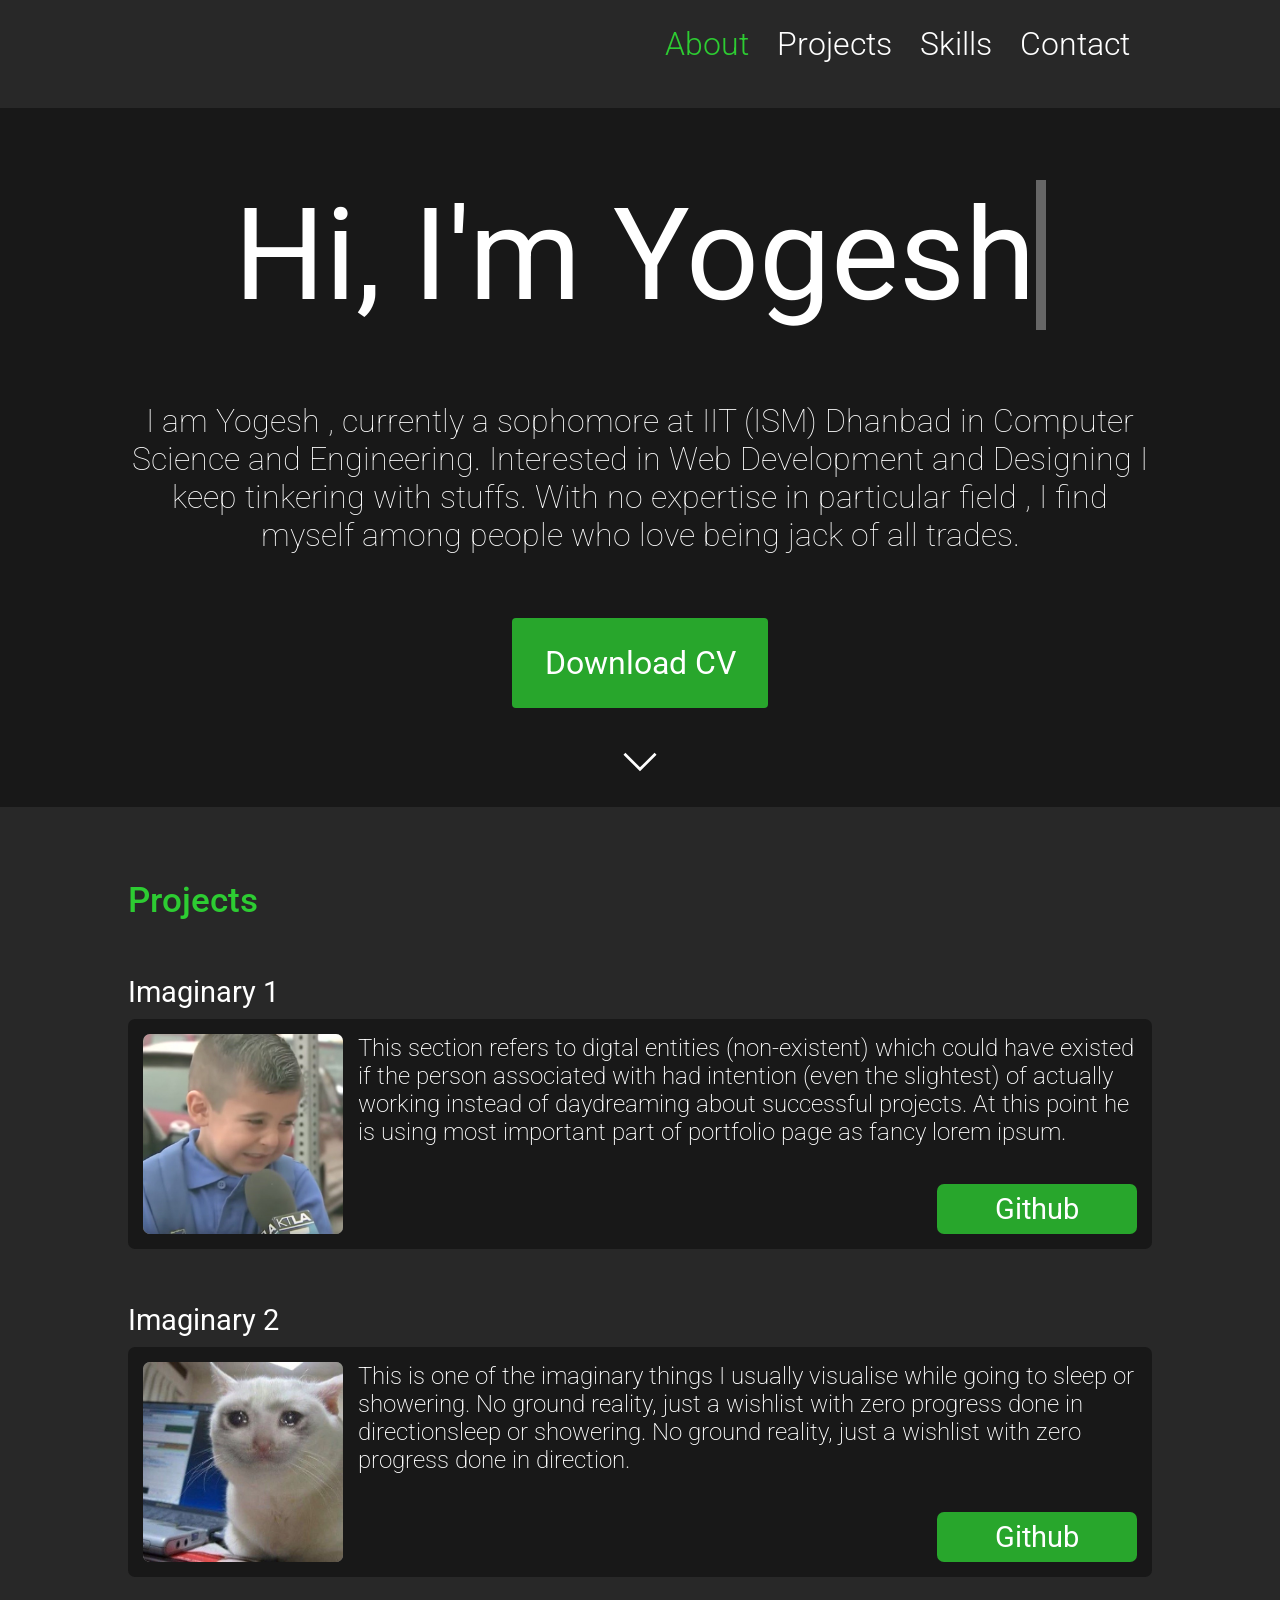
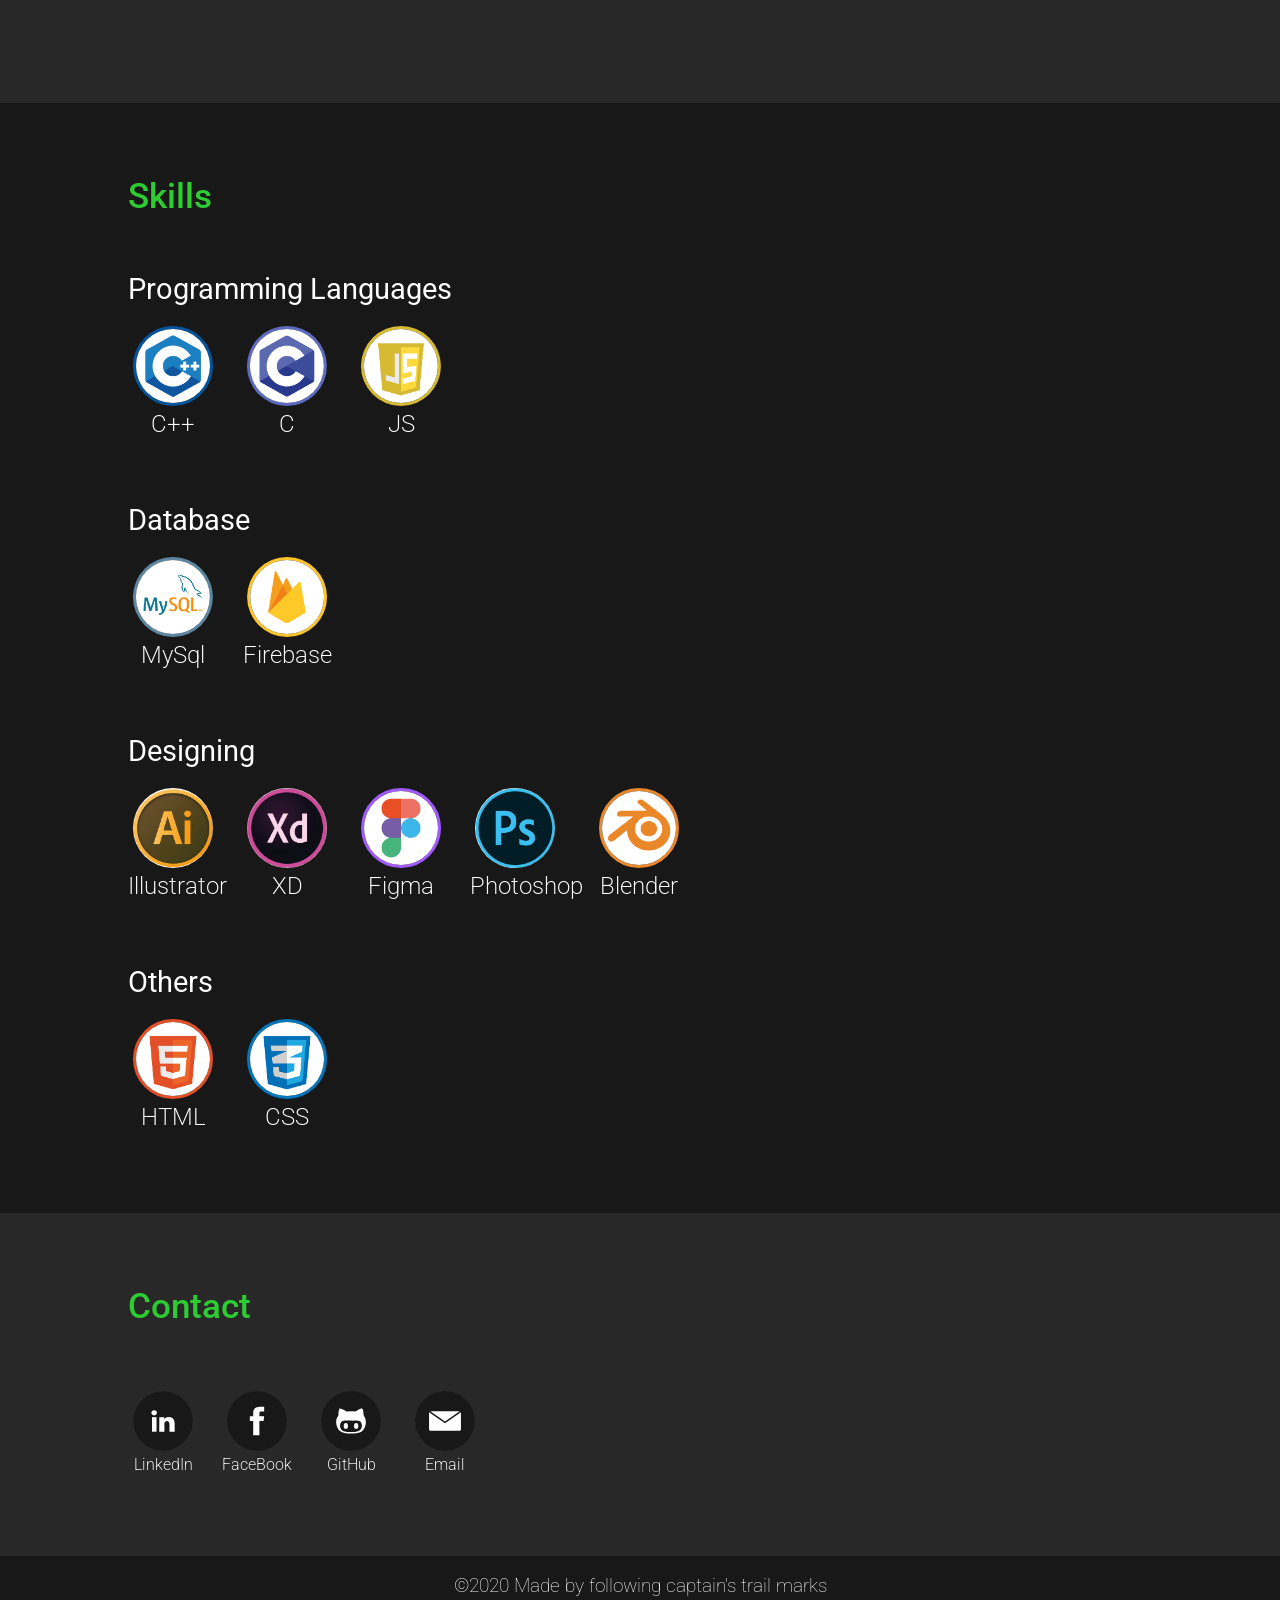
==== index.html @ 7cefec6f "initialise desktop view" ====
<!DOCTYPE html>
<html lang="en">
<head>
	<meta charset="UTF-8">
	<meta name="viewport" content="width=device-width, initial-scale=1">
	<meta http-equiv="X-UA-Compatible" content="IE=edge">
	<title>Document</title>
	<link rel="stylesheet" type="text/css" href="styles.css">

	<link rel="preconnect" href="https://fonts.gstatic.com">  <!-- importing google fonts -->
    <link href="https://fonts.googleapis.com/css2?family=Roboto:ital,wght@0,100;0,300;0,400;0,500;0,700;0,900;1,100;1,300;1,400;1,500;1,700;1,900&display=swap" rel="stylesheet"> 
	<script src="script.js"></script> 
</head>


<body>
	<div class="test">

	</div>


                      <!----- Top Navbar section ----->
<header>        
	<nav id="nav-bar">
		<div id="nav-bar-content">
			<a id="About"href="#about_section">About</a>
			<a id="Projects" href="#project_section">Projects</a>
			<a id="Skills" href="#skill_section">Skills</a>
			<a id="Contact" href="#contact_section">Contact</a>
		</div>
	</nav>
</header>
                 <!------ About Section ------->

	<section class="sec1" id="about_section">
		<div id="greet">
			Hi, I'm 
			<span class="txt-rotate" data-period="2000" data-rotate='[ "Yogesh", "a Designer.", "a Coder.", "a Learner." ]'></span>
		</div>
		<div id="intro">
			I am Yogesh , currently a sophomore at IIT (ISM) Dhanbad in Computer Science and Engineering. Interested in Web Development and Designing I keep tinkering with stuffs. With no expertise in particular field ,  I find myself among people who love being jack of all trades.
		</div>
		<div class="btn_box">
		  <a href="files/Yogesh_Resume.pdf" download="Yogesh_Resume" target="_blank"> <div class="button" id="cv_btn">
			  Download CV
		     </div>
		   </a>
		   <a href="#project_section">
		     <div class="arrow_box">
			 <img id="arrow_img" src="icons/arrow.svg" height="60px">
		   </a>
		   </div>
		</div>
        
	</section>

                 <!------ Projects Section ------->

	<section id="project_section" class="sec2">
		<div class="sub_heading">Projects</div>

		<div class="project_title">Imaginary 1</div>
		<div class="project_box">
			<div class="image_box"> 
				<img class="image"src="images/project1image.jpg" alt="proj1 image" height="200px">
				
			</div>
			<p class="project_text">This section refers to digtal entities (non-existent) which could have existed if the person associated with 
				had intention (even the slightest) of actually working instead of daydreaming about successful projects. At this point he is using 
			most important part of portfolio page as fancy lorem ipsum.</p>
			<div class="project_git_btn button">Github</div>
		</div>

		<div class="project_title">Imaginary 2</div>
		<div class="project_box">
			<div class="image_box"> 
				<img class="image"src="images/project2image.jpg" alt="proj2 image" height="200px">
			</div>
			<p class="project_text">This is one of the imaginary things I usually visualise while going to sleep or showering. No ground reality, just a wishlist with zero progress done in directionsleep or showering. No ground reality, just a wishlist with zero progress done in direction.</p>
			<div class="project_git_btn button">Github</div>
		</div>
	</section>

                   <!------ Skills Section ------->
	<section class="sec3" id="skill_section">
		<div class="sub_heading">Skills</div>
		<div class="skill_type">Programming Languages</div>
		<div class="skill_box">
			<img class="skill_image" id="cpp" src="icons/cpp.png" alt="cpp icon" height="124px">
			<div class="skill_name">
				C++
			</div>
		</div>
		<div class="skill_box">
			<img class="skill_image" id="c" src="icons/c.png" alt="C icon" height="124px">
			<div class="skill_name">
				C
			</div>
		</div>
		<div class="skill_box">
			<img class="skill_image" id="js" src="icons/js.png" alt="JS icon" height="124px">
			<div class="skill_name">
				JS
			</div>
		</div>


		<div class="skill_type">Database</div>
		<div class="skill_box">
			<img class="skill_image" id="mysql" src="icons/mysql.png" alt="MySql icon" height="124px">
			<div class="skill_name">
				MySql
			</div>
		</div>
		<div class="skill_box">
			<img class="skill_image" id="firebase" src="icons/firebase.png" alt="Firebase icon" height="124px">
			<div class="skill_name">
				Firebase
			</div>
		</div>


		<div class="skill_type">Designing</div>
		<div class="skill_box">
			<img class="skill_image" id="illustrator" src="icons/ai.png" alt="Illustrator icon" height="124px">
			<div class="skill_name">
				Illustrator
			</div>
		</div>
		<div class="skill_box">
			<img class="skill_image" id="xd" src="icons/xd.png" alt="XD icon" height="124px">
			<div class="skill_name">
				XD
			</div>
		</div>
		<div class="skill_box">
			<img class="skill_image" id="figma" src="icons/figma.png" alt="Figma icon" height="124px">
			<div class="skill_name">
				Figma
			</div>
		</div>
		<div class="skill_box">
			<img class="skill_image" id="photoshop" src="icons/ps.png" alt="Photoshop icon" height="124px">
			<div class="skill_name">
				Photoshop
			</div>
		</div>
		<div class="skill_box" id="blndr">
			<img class="skill_image" id="blender" src="icons/blender.png" alt="blender icon" height="124px">
			<div class="skill_name">
				Blender
			</div>
		</div>


		<div class="skill_type">Others</div>
		<div class="skill_box">
			<img class="skill_image" id="html" src="icons/html.png" alt="html icon" height="124px">
			<div class="skill_name">
				HTML
			</div>
		</div>
		<div class="skill_box">
			<img class="skill_image" id="css" src="icons/css.png" alt="css icon" height="124px">
			<div class="skill_name">
				CSS
			</div>
		</div>
    
	</section>

	            <!--*******    CONTACT   SECTION  *********-->
	<section class="sec4" id="contact_section">
		<div class="sub_heading">Contact</div>
		<a id="linkedin" href="https://www.linkedin.com/in/yogesh-kumar001" target="_blank">
			<div class="contact_box">
				<img class="contact_image" id="cont_in" src="icons/linkedin_black.svg" alt="LinkedIn" height="124px">
				<div class="contact_name">  <!-- made it take skill class due to laziness -->
					LinkedIn
				</div>
			</div>
		</a>

		<a id="facebook" href="https://www.facebook.com/profile.php?id=100041963386167" target="_blank">
			<div class="contact_box">
				<img class="contact_image" id="cont_fb" src="icons/fb_black.svg" alt="facebook" height="124px">
				<div class="contact_name">  <!-- made it take skill class due to laziness -->
					FaceBook
				</div>
			</div>
		</a>

		<a id="github" href="https://github.com/Yogesh-01" target="_blank">
			<div class="contact_box">
				<img class="contact_image" id="cont_git" src="icons/github_black.svg" alt="Github" height="124px">
				<div class="contact_name">  <!-- made it take skill class due to laziness -->
					GitHub
				</div>
			</div>
		</a>

		<a id="Gmail" href="mailto: yogeshkumar7689@gmail.com" target="_blank">
			<div class="contact_box">
				<img class="contact_image" id="cont_mail" src="icons/email_black.svg" alt="Gmail" height="124px">
				<div class="contact_name">  <!-- made it take skill class due to laziness -->
					Email
				</div>
			</div>
		</a>
        
	</section>
	                                  <!--*******    Bottom Line  *********-->
	<section class="bottom">
		<div>
			&copy2020 Made by following <a href="https://github.com/roeticvampire" target="blank">captain's </a> trail marks
		</div>
	</section>

</body>
</html>
---- styles.css ----
*{
	margin: 0px;
	padding: 0px;
	border: none;
	box-sizing: border-box;
	font-family: Roboto, sans-serif;
	color: #FFF;
}
html{
	scroll-behavior: smooth;
}
/*.test{
	height: 100vh;
	border: 2px solid red;
}*/

              /* top nav bar */
#nav-bar{
	background-color: #282828;
	height: 12vh;
	padding: 25px 150px;
	font-size: 2em;
	font-weight: 300;
}

#nav-bar-content{
	float: right;
}
#About{font-weight: 300; color: #2DCC32}
#nav-bar-content a{margin-left: 20px;}


  

                   /*********** About Page **************/
.sec1{
/* min-height: 88vh; */
background-color: #181818;
padding-top: 8vh;
padding-bottom: 1vh; /* as 5vh is due to down arrow and other 2 is down arrow margin-top, 1+5+2=8*/
}
				
#greet{
	position: relative;
	clear: both;
    margin-bottom: 8vh;
	font-size: 8em;
	/* font-size: 1em; */
	text-align: center;
	font-weight: 400;
}

#intro{
	/* position: relative;
	top: 50%;
	left: 50%;
	transform: translate(-50%,-50%); tranlation in (X,Y) directions, 100% is dimension of element itself */
	
	width: 80%;
	margin:0 10%;
	margin-bottom: 5%;
	text-align: center;
	font-size: 2em;
	font-weight: 100;

}
.btn_box{
	margin: 0 40% 0 40%;  /* as button is table-cell, margins don't apply. so we're centering parent div */
}
#cv_btn{
	display: table-cell; /* did to make vertical align work */
	text-align: center;
	vertical-align: middle;
	min-width: 20vw;
	height: 10vh;
	padding-left: 2vw;
	padding-right: 2vw;
	border-radius: 4px;
	background-color: #28A62C;
	font-size: 2em;
}
.arrow_box{
	margin-top: 2vh;
}
#arrow_img{
	height:5vw;
	margin-left: 7.5vw;
}
#arrow_img:hover{
	cursor: pointer;
    position: relative;
	transform: scale(1.3);
}


                      /******   PPROJECTS  SECTION  ******/
.sec2{
	position: relative;
	background-color: #282828;
	padding: 8vh 10% ;
}

/* .sub_heading{
	font-size: 50px;
	font-weight: 500;
	color: #2DCC32;
	margin-bottom: 55px;
} */
.sub_heading{
	font-size: 2.2em;
	font-weight: 500;
	color: #2DCC32;
	margin-bottom: 6vh;
}

.project_title{
	font-size: 1.8em;
	margin-bottom: 10px;	
}
.project_box{
	/* position: relative; */
	height: auto;
	background-color: #181818;
	border-radius: 7px;
	padding: 15px 15px 10px 15px;
	margin-bottom: 6vh;
	overflow: hidden;
}
.image_box{
	overflow: hidden;
	float:left;
	width: 200px;
	height: 200px;
	background-color: gray;
	border-radius: 7px;
	margin-right: 15px;
	margin-bottom: 5px;
}
.image_box .image {
	border-radius: 7px;
}
.project_text{
	min-height: 135px;
	/* margin-left: 266px; */
	font-size: 1.5em;
	font-weight: 200;
}
.project_git_btn{
 /* clear: left; */
 float: right;
 /* position: absolute; */
 /* left: 22px;
 bottom: 22px; */
 /* margin-left: 100%;
 transform: translate(-100%,0); */
 margin-top: 15px;
 background-color: #28A62C;
 width: 200px;
 height: 50px;
 border-radius: 7px;
 line-height: 50px;
 text-align: center;
 /* vertical-align: middle; */
 font-size: 1.8em;
 
}
                   /********** SKILLS  SECTION  ********/
.sec3{

	background-color: #181818;
	padding: 8vh 10% ;
}
.skill_type{
	margin-top: 55px;
	margin-bottom: 10px;
	font-size: 1.8em;
}

.skill_box{  /* contains icon and skill name */
	display: inline-block;
	padding: 10px 10px 10px 0px;
	position: relative;
	width: 100px;
	margin-right: 10px;
}

.skill_image{
	position: relative;
	left: 50%;
	transform: translate(-50%,0);
	height: 80px;
	border-radius: 50%;
	border: 3px solid;

}
.skill_name{
	text-align: center;
	font-size: 1.5em;
	font-weight: 250;
}

#cpp{border-color: #01559D;}
#c{border-color: #5C6BC0;}
#js{border-color: #D6BA32;}
#mysql{border-color: #5D87A1;}
#firebase{border-color: #FDC529;}
#illustrator{border: none;}
#xd{border:none;}
#figma{border-color: #A259FF;}
#photoshop{border:none;}
#blender{border-color: #EA882B;}
#html{border-color: #E34F26;}
#css{border-color: #0277BD;}

#blndr{margin-left: 10px;}
                    /***********   CONTACT   SECTION  ********/
.sec4{
background-color: #282828;
padding: 8vh 10% ;
}
.contact_box{  /* contains icon and skill name */
	display: inline-block;
	padding: 10px 10px 10px 0px;
	position: relative;
	width: 80px;
	margin-right: 10px;
}
.contact_image{
	position: relative;
	left: 50%;
	transform: translate(-50%,0);
	height:60px;
	border-radius: 50%;
	/* border: 2px solid; */
}
.contact_name{
	text-align: center;
	font-size: 1em;
	font-weight: 250;
}
.contact_box:hover{
	position: relative;
	transform: scale(1.2);
}
/* #cont_mail{border-color: #AC3931;}
#cont_in{border-color: #0076B4;}
#cont_fb{border-color: #3A589B;}
#cont_git{border-color: #000;} */

a{
	text-decoration: none;
}
                    /********  Copyright Section  ****/
.bottom{
	background-color: #181818;
	padding: 2vh 0;

}
.bottom >div{
	font-size: 1.2em;
	font-weight: 100;
	text-align: center;
}

                              /** extra formatting **/
.button:hover{
   background-color: #086e0b !important;
   cursor: pointer !important;
}

/* #nav-bar-content :hover{
   cursor: pointer;
}
#Projects:hover{color: #89be8b;}
#Skills:hover{color: #89be8b;}
#Contact:hover{color: #89be8b;} */

#nav-bar-content a:hover{
	color:#2DCC32;
	cursor: pointer;
}

/**************       FOR   MOBILE   DISPLAY       ****************/

@media (max-width: 767px) {

/*** NAVBAR**/



}
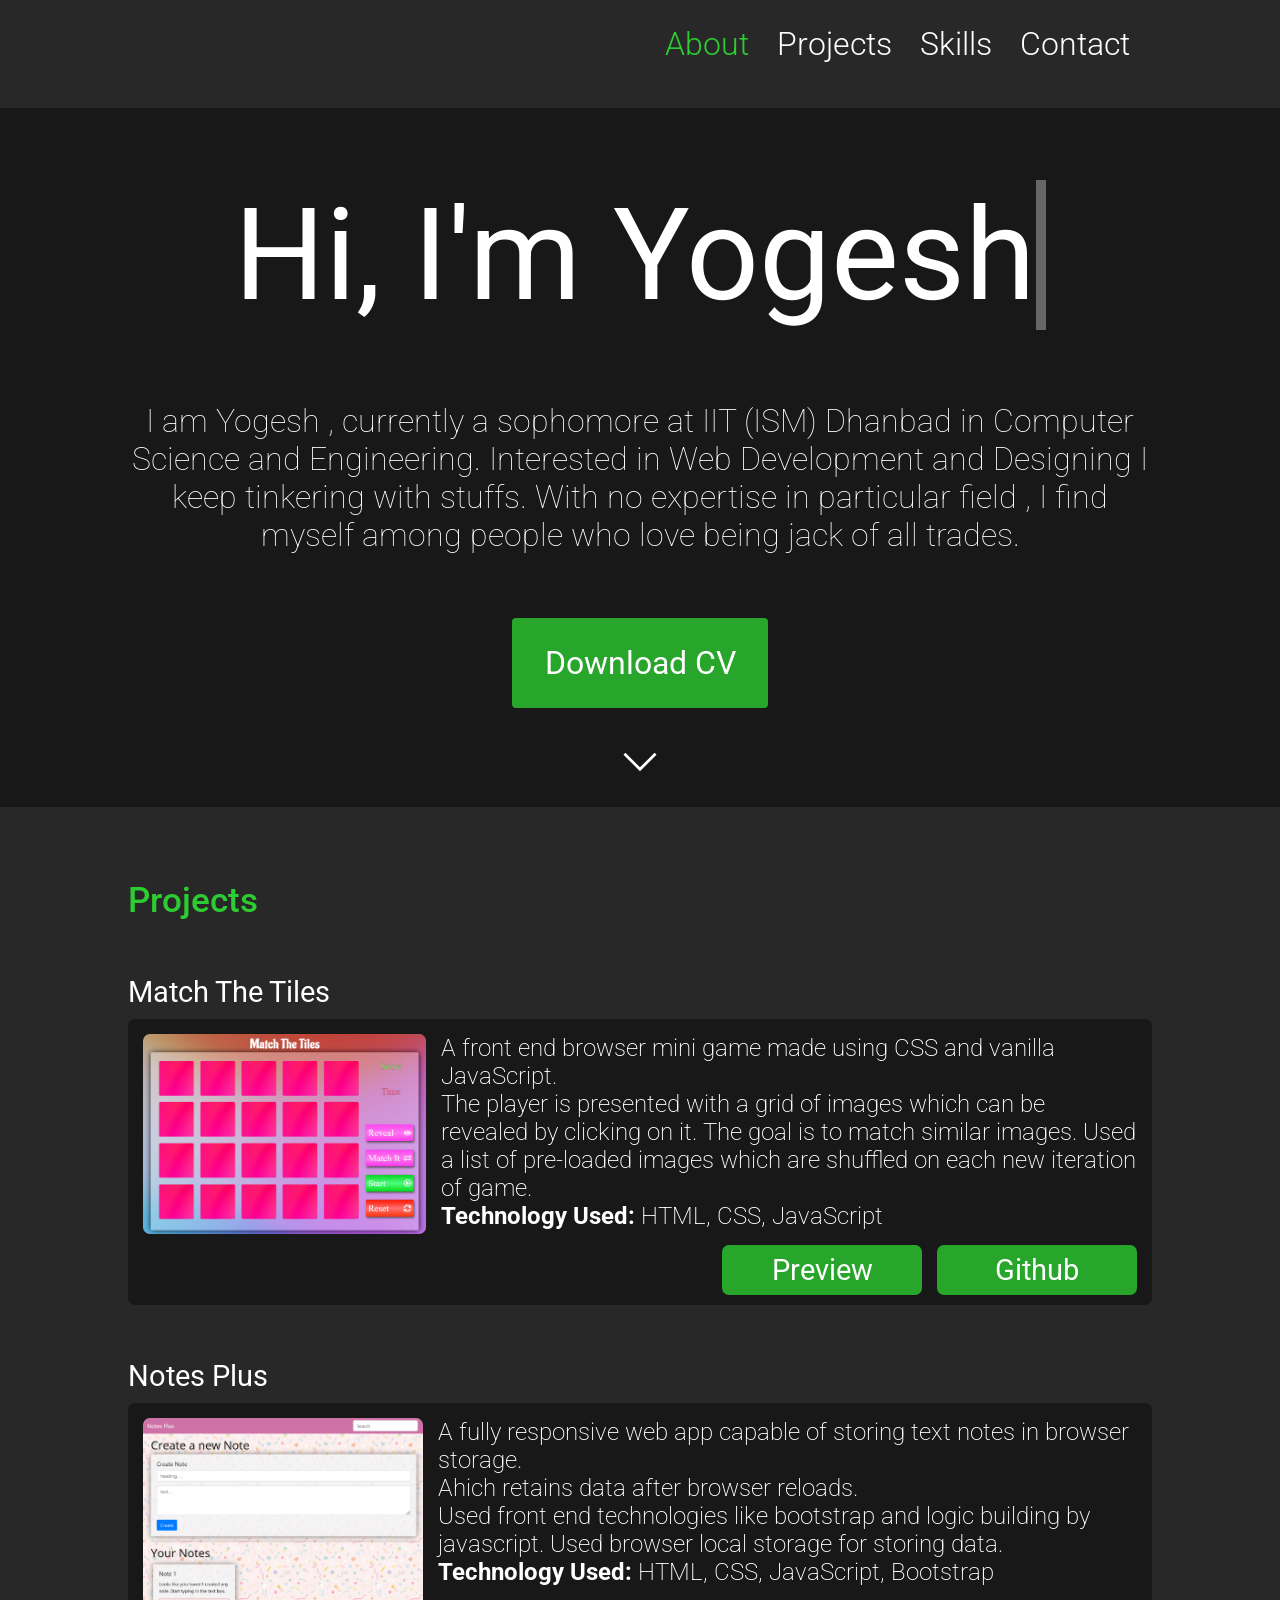
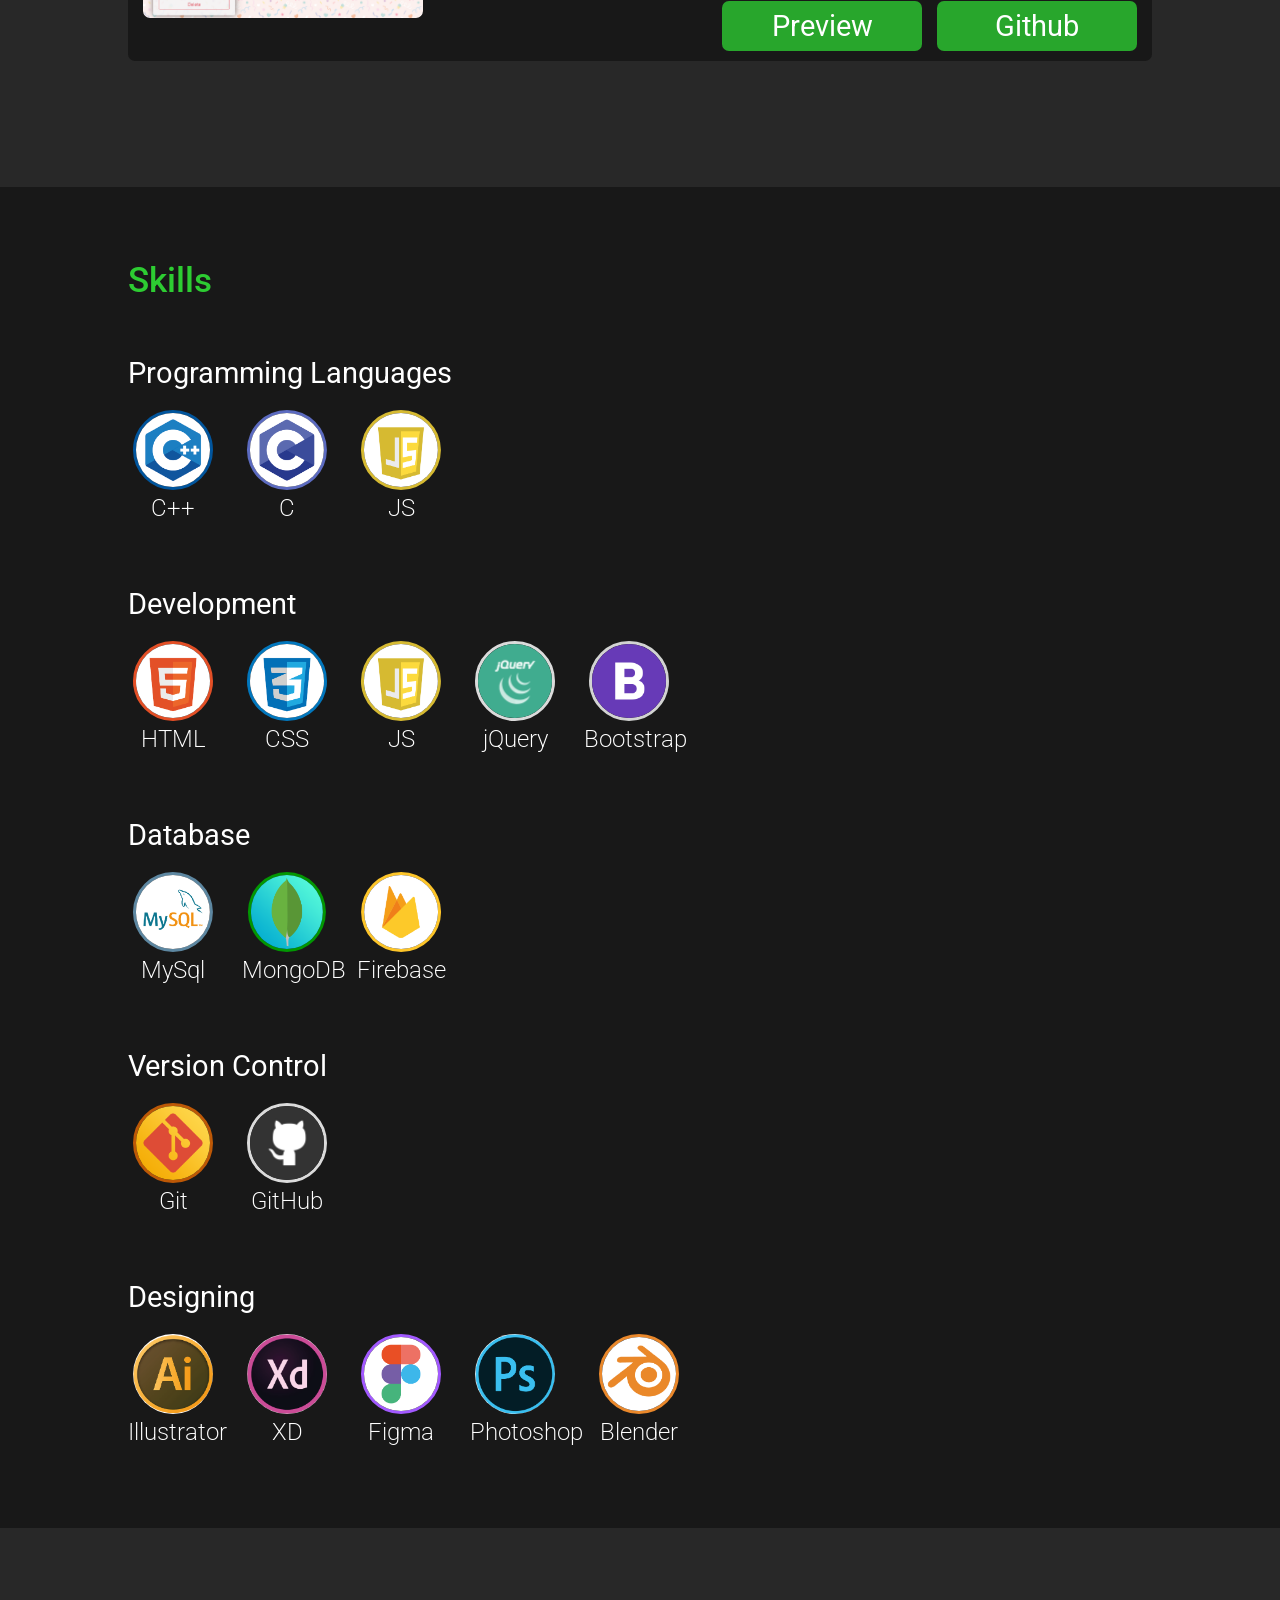
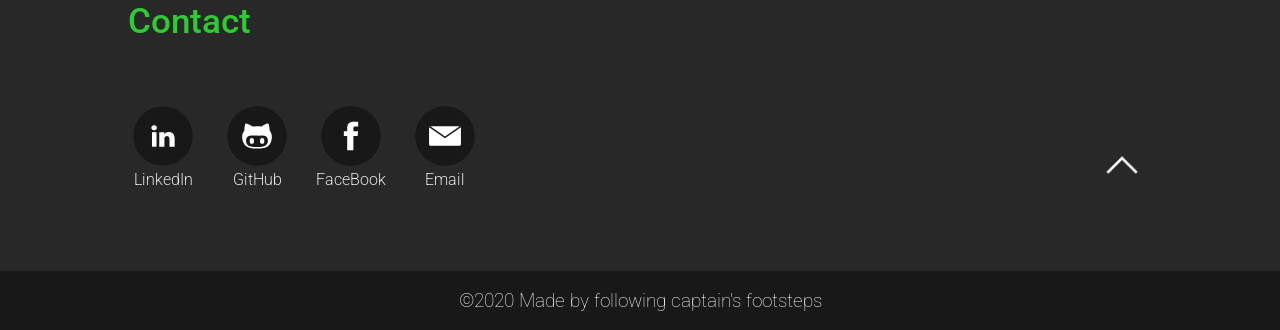
==== commit e4332b98: "add logos and make mobile friendly" ====
--- a/index.html
+++ b/index.html
@@ -29,6 +29,10 @@
 			<a id="Contact" href="#contact_section">Contact</a>
 		</div>
 	</nav>
+
+	<nav id="nav-phone">
+		
+	</nav>
 </header>
                  <!------ About Section ------->
 
@@ -36,6 +40,9 @@
 		<div id="greet">
 			Hi, I'm 
 			<span class="txt-rotate" data-period="2000" data-rotate='[ "Yogesh", "a Designer.", "a Coder.", "a Learner." ]'></span>
+		</div>
+		<div id="greet-mobile">
+			Hi, I'm Yogesh
 		</div>
 		<div id="intro">
 			I am Yogesh , currently a sophomore at IIT (ISM) Dhanbad in Computer Science and Engineering. Interested in Web Development and Designing I keep tinkering with stuffs. With no expertise in particular field ,  I find myself among people who love being jack of all trades.
@@ -59,25 +66,45 @@
 	<section id="project_section" class="sec2">
 		<div class="sub_heading">Projects</div>
 
-		<div class="project_title">Imaginary 1</div>
+		<div class="project_title">Match The Tiles</div>
 		<div class="project_box">
 			<div class="image_box"> 
-				<img class="image"src="images/project1image.jpg" alt="proj1 image" height="200px">
+				<img class="image"src="images/proj1.png" alt="proj1 image" height="200px">
 				
 			</div>
-			<p class="project_text">This section refers to digtal entities (non-existent) which could have existed if the person associated with 
-				had intention (even the slightest) of actually working instead of daydreaming about successful projects. At this point he is using 
-			most important part of portfolio page as fancy lorem ipsum.</p>
-			<div class="project_git_btn button">Github</div>
-		</div>
-
-		<div class="project_title">Imaginary 2</div>
+			<p class="project_text">A front end browser mini game made using CSS and vanilla JavaScript.<br>
+				The player is presented with a grid of images which
+				can be revealed by clicking on it. The goal is to match
+				similar images.
+				Used a list of pre-loaded images which are shuffled on each new iteration of game.
+			    <br>
+				<strong>Technology Used:</strong> HTML, CSS, JavaScript <br>
+			
+			</p>
+			
+			<div id="proj1git" class="project_git_btn button" 
+			onclick="window.open('https://github.com/Yogesh-01/Match-The-Tiles', '_blank').focus();" >Github</div> <!-- to open url iin new tab-->
+			<div id="proj1prev" class="project_prev_btn button" onclick="window.open('https://yogesh-01.github.io/Match-The-Tiles/', '_blank').focus();">Preview</div>
+		</div>
+
+		<div class="project_title">Notes Plus</div>
 		<div class="project_box">
 			<div class="image_box"> 
-				<img class="image"src="images/project2image.jpg" alt="proj2 image" height="200px">
-			</div>
-			<p class="project_text">This is one of the imaginary things I usually visualise while going to sleep or showering. No ground reality, just a wishlist with zero progress done in directionsleep or showering. No ground reality, just a wishlist with zero progress done in direction.</p>
-			<div class="project_git_btn button">Github</div>
+				<img class="image"src="images/proj2.png" alt="proj2 image" height="200px">
+			</div>
+			<p class="project_text">A fully responsive web app capable of
+				storing text notes in browser storage.<br>
+				Ahich retains data after browser reloads.<br>
+				Used front end technologies like bootstrap and logic
+				building by javascript. Used browser local storage for
+				storing data.
+				<br>
+				<strong>Technology Used:</strong> HTML, CSS, JavaScript, Bootstrap<br>
+			
+			</p>
+			
+			<div id="proj2git" class="project_git_btn button" onclick="window.open('https://github.com/Yogesh-01/Note-Taking-App', '_blank').focus();">Github</div>
+			<div id="proj2prev" class="project_prev_btn button" onclick="window.open('https://yogesh-01.github.io/Note-Taking-App/', '_blank').focus();">Preview</div>
 		</div>
 	</section>
 
@@ -105,6 +132,41 @@
 		</div>
 
 
+
+		<div class="skill_type">Development</div>
+		<div class="skill_box">
+			<img class="skill_image" id="html" src="icons/html.png" alt="html icon" height="124px">
+			<div class="skill_name">
+				HTML
+			</div>
+		</div>
+		<div class="skill_box">
+			<img class="skill_image" id="css" src="icons/css.png" alt="css icon" height="124px">
+			<div class="skill_name">
+				CSS
+			</div>
+		</div>
+		<div class="skill_box">
+			<img class="skill_image" id="js" src="icons/js.png" alt="css icon" height="124px">
+			<div class="skill_name">
+				JS
+			</div>
+		</div>
+		<div class="skill_box">
+			<img class="skill_image" id="jquery" src="icons/jquery.png" alt="css icon" height="124px">
+			<div class="skill_name">
+				jQuery
+			</div>
+		</div>
+		<div class="skill_box">
+			<img class="skill_image" id="bootstrap" src="icons/bootstrap.png" alt="css icon" height="124px">
+			<div class="skill_name">
+				Bootstrap
+			</div>
+		</div>
+
+
+
 		<div class="skill_type">Database</div>
 		<div class="skill_box">
 			<img class="skill_image" id="mysql" src="icons/mysql.png" alt="MySql icon" height="124px">
@@ -113,12 +175,34 @@
 			</div>
 		</div>
 		<div class="skill_box">
+			<img class="skill_image" id="mongodb" src="icons/mongodb.png" alt="Firebase icon" height="124px">
+			<div class="skill_name">
+				MongoDB
+			</div>
+		</div>
+		<div class="skill_box">
 			<img class="skill_image" id="firebase" src="icons/firebase.png" alt="Firebase icon" height="124px">
 			<div class="skill_name">
 				Firebase
 			</div>
 		</div>
 
+
+		<div class="skill_type">Version Control</div>
+		<div class="skill_box">
+			<img class="skill_image" id="git" src="icons/git.png" alt="MySql icon" height="124px">
+			<div class="skill_name">
+				Git
+			</div>
+		</div>
+		<div class="skill_box">
+			<img class="skill_image" id="githubico" src="icons/githubico.png" alt="Firebase icon" height="124px">
+			<div class="skill_name">
+				GitHub
+			</div>
+		</div>
+	
+    
 
 		<div class="skill_type">Designing</div>
 		<div class="skill_box">
@@ -151,22 +235,6 @@
 				Blender
 			</div>
 		</div>
-
-
-		<div class="skill_type">Others</div>
-		<div class="skill_box">
-			<img class="skill_image" id="html" src="icons/html.png" alt="html icon" height="124px">
-			<div class="skill_name">
-				HTML
-			</div>
-		</div>
-		<div class="skill_box">
-			<img class="skill_image" id="css" src="icons/css.png" alt="css icon" height="124px">
-			<div class="skill_name">
-				CSS
-			</div>
-		</div>
-    
 	</section>
 
 	            <!--*******    CONTACT   SECTION  *********-->
@@ -181,6 +249,16 @@
 			</div>
 		</a>
 
+		<a id="github" href="https://github.com/Yogesh-01" target="_blank">
+			<div class="contact_box">
+				<img class="contact_image" id="cont_git" src="icons/github_black.svg" alt="Github" height="124px">
+				<div class="contact_name">  <!-- made it take skill class due to laziness -->
+					GitHub
+				</div>
+			</div>
+		</a>
+
+
 		<a id="facebook" href="https://www.facebook.com/profile.php?id=100041963386167" target="_blank">
 			<div class="contact_box">
 				<img class="contact_image" id="cont_fb" src="icons/fb_black.svg" alt="facebook" height="124px">
@@ -190,14 +268,6 @@
 			</div>
 		</a>
 
-		<a id="github" href="https://github.com/Yogesh-01" target="_blank">
-			<div class="contact_box">
-				<img class="contact_image" id="cont_git" src="icons/github_black.svg" alt="Github" height="124px">
-				<div class="contact_name">  <!-- made it take skill class due to laziness -->
-					GitHub
-				</div>
-			</div>
-		</a>
 
 		<a id="Gmail" href="mailto: yogeshkumar7689@gmail.com" target="_blank">
 			<div class="contact_box">
@@ -205,6 +275,12 @@
 				<div class="contact_name">  <!-- made it take skill class due to laziness -->
 					Email
 				</div>
+			</div>
+		</a>
+
+		<a id="to_top" href="#nav-bar">
+			<div class="arrow_box_2">
+			<img id="top" src="icons/arrow-up.png" height="60px">
 			</div>
 		</a>
         
@@ -212,7 +288,7 @@
 	                                  <!--*******    Bottom Line  *********-->
 	<section class="bottom">
 		<div>
-			&copy2020 Made by following <a href="https://github.com/roeticvampire" target="blank">captain's </a> trail marks
+			&copy2020 Made by following <a id="captain" href="https://github.com/roeticvampire" target="blank">captain's </a> footsteps
 		</div>
 	</section>
 
--- a/styles.css
+++ b/styles.css
@@ -39,12 +39,21 @@
 padding-top: 8vh;
 padding-bottom: 1vh; /* as 5vh is due to down arrow and other 2 is down arrow margin-top, 1+5+2=8*/
 }
-				
-#greet{
+#greet-mobile{
+	display: none;
 	position: relative;
 	clear: both;
     margin-bottom: 8vh;
-	font-size: 8em;
+	font-size: 6rem;
+	/* font-size: 1em; */
+	text-align: center;
+	font-weight: 400;
+}			
+#greet{
+	position: relative;
+	clear: both;
+    margin-bottom: 8vh;
+	font-size: 8rem;
 	/* font-size: 1em; */
 	text-align: center;
 	font-weight: 400;
@@ -77,7 +86,7 @@
 	padding-right: 2vw;
 	border-radius: 4px;
 	background-color: #28A62C;
-	font-size: 2em;
+	font-size: 2rem;
 }
 .arrow_box{
 	margin-top: 2vh;
@@ -129,7 +138,7 @@
 .image_box{
 	overflow: hidden;
 	float:left;
-	width: 200px;
+	/*width: 200px;*/
 	height: 200px;
 	background-color: gray;
 	border-radius: 7px;
@@ -164,6 +173,21 @@
  font-size: 1.8em;
  
 }
+.project_prev_btn{
+	margin-right: 15px;
+	float: right;
+	margin-top: 15px;
+	background-color: #28A62C;
+	width: 200px;
+	height: 50px;
+	border-radius: 7px;
+	line-height: 50px;
+	text-align: center;
+	/* vertical-align: middle; */
+	font-size: 1.8rem;
+	
+   }
+
                    /********** SKILLS  SECTION  ********/
 .sec3{
 
@@ -211,9 +235,17 @@
 #blender{border-color: #EA882B;}
 #html{border-color: #E34F26;}
 #css{border-color: #0277BD;}
+#mongodb{border-color: #029702;}
+#jquery{border-color: #dbdbdb;}
+#bootstrap{border-color: #d2d3d2;}
+#git{border-color: #bd5806;}
+#githubico{border-color: #dbdbdb;}
 
 #blndr{margin-left: 10px;}
                     /***********   CONTACT   SECTION  ********/
+#contact_section{
+	position: relative;
+}
 .sec4{
 background-color: #282828;
 padding: 8vh 10% ;
@@ -250,6 +282,17 @@
 a{
 	text-decoration: none;
 }
+
+#to_top{
+	position: absolute;
+	right: 10%;
+	bottom: 8vh;
+}
+.arrow_box_2:hover{
+	position: relative;
+	transform: scale(1.2);
+}
+
                     /********  Copyright Section  ****/
 .bottom{
 	background-color: #181818;
@@ -261,7 +304,9 @@
 	font-weight: 100;
 	text-align: center;
 }
-
+#captain:hover{
+	color: #2DCC32;
+}
                               /** extra formatting **/
 .button:hover{
    background-color: #086e0b !important;
@@ -285,7 +330,65 @@
 @media (max-width: 767px) {
 
 /*** NAVBAR**/
-
-
-
+#nav-bar{
+	display: none;
+}
+#greet{
+	display: none;
+}
+#greet-mobile{
+	display: block;
+}
+#cv_btn{
+	font-size: 1.3rem;
+}
+#intro{
+	font-size: 1.5rem;
+}
+.sub_heading{
+	font-size: 1.8rem;
+}
+.project_title{
+	font-size: 1.4rem;
+}
+.project_text{
+	font-size: 1.3rem;
+}
+.project_prev_btn, .project_git_btn{
+	font-size: 1.2rem;
+	width: 150px;
+	height: 40px;
+	line-height: 40px;
+}
+.skill_type{
+	font-size: 1.4rem;
+}
+.skill_name{
+	font-size: 1rem;
+}
+.skill_image{
+	height: 50px;
+	border:2px solid;
+}
+.skill_box{
+	margin-right:2px;
+	padding: 5px;
+	width: 80px;
+}
+.contact_image{
+	height: 40px;
+}
+.contact_box{
+	padding: 5px;
+	margin-right: 0px;
+}
+#blndr{
+	margin-left: 0px;
+}
+#top{
+	display: none;
+}
+.bottom{
+	font-size: 0.6rem;
+}
 }
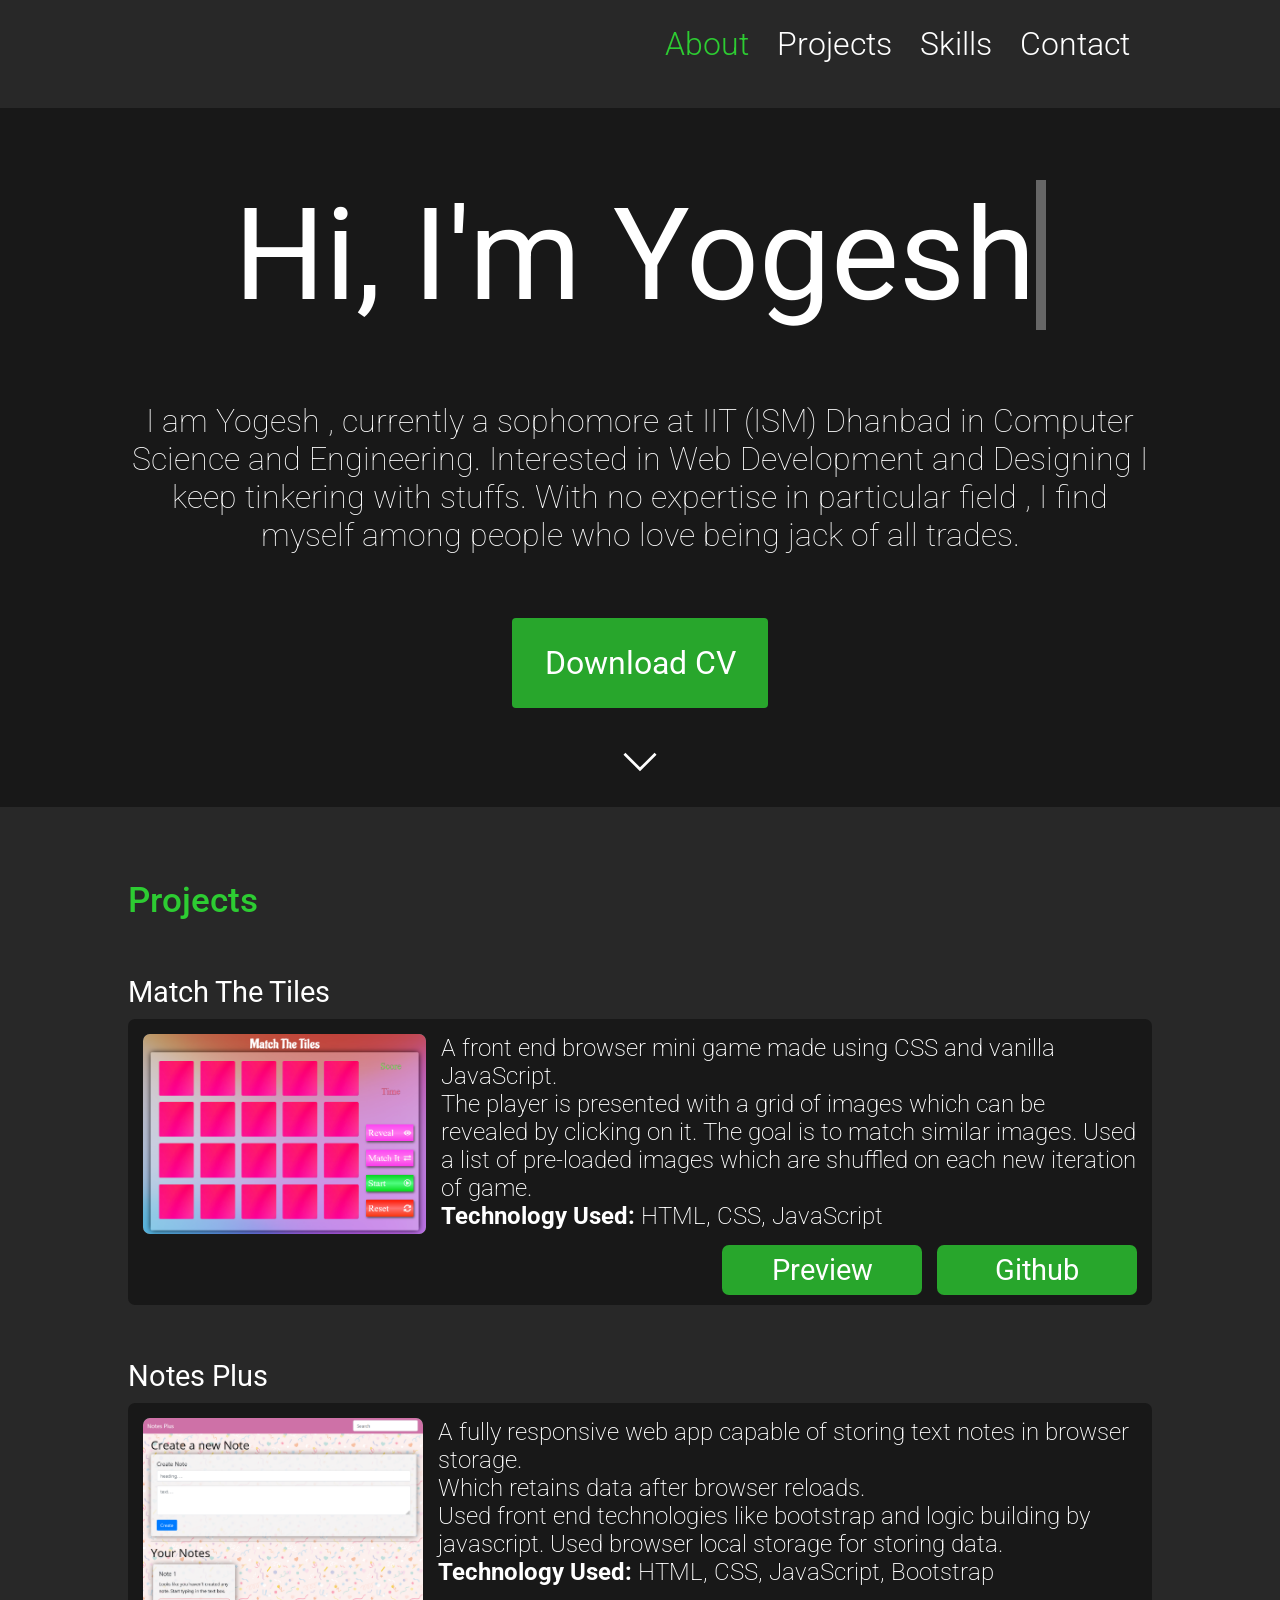
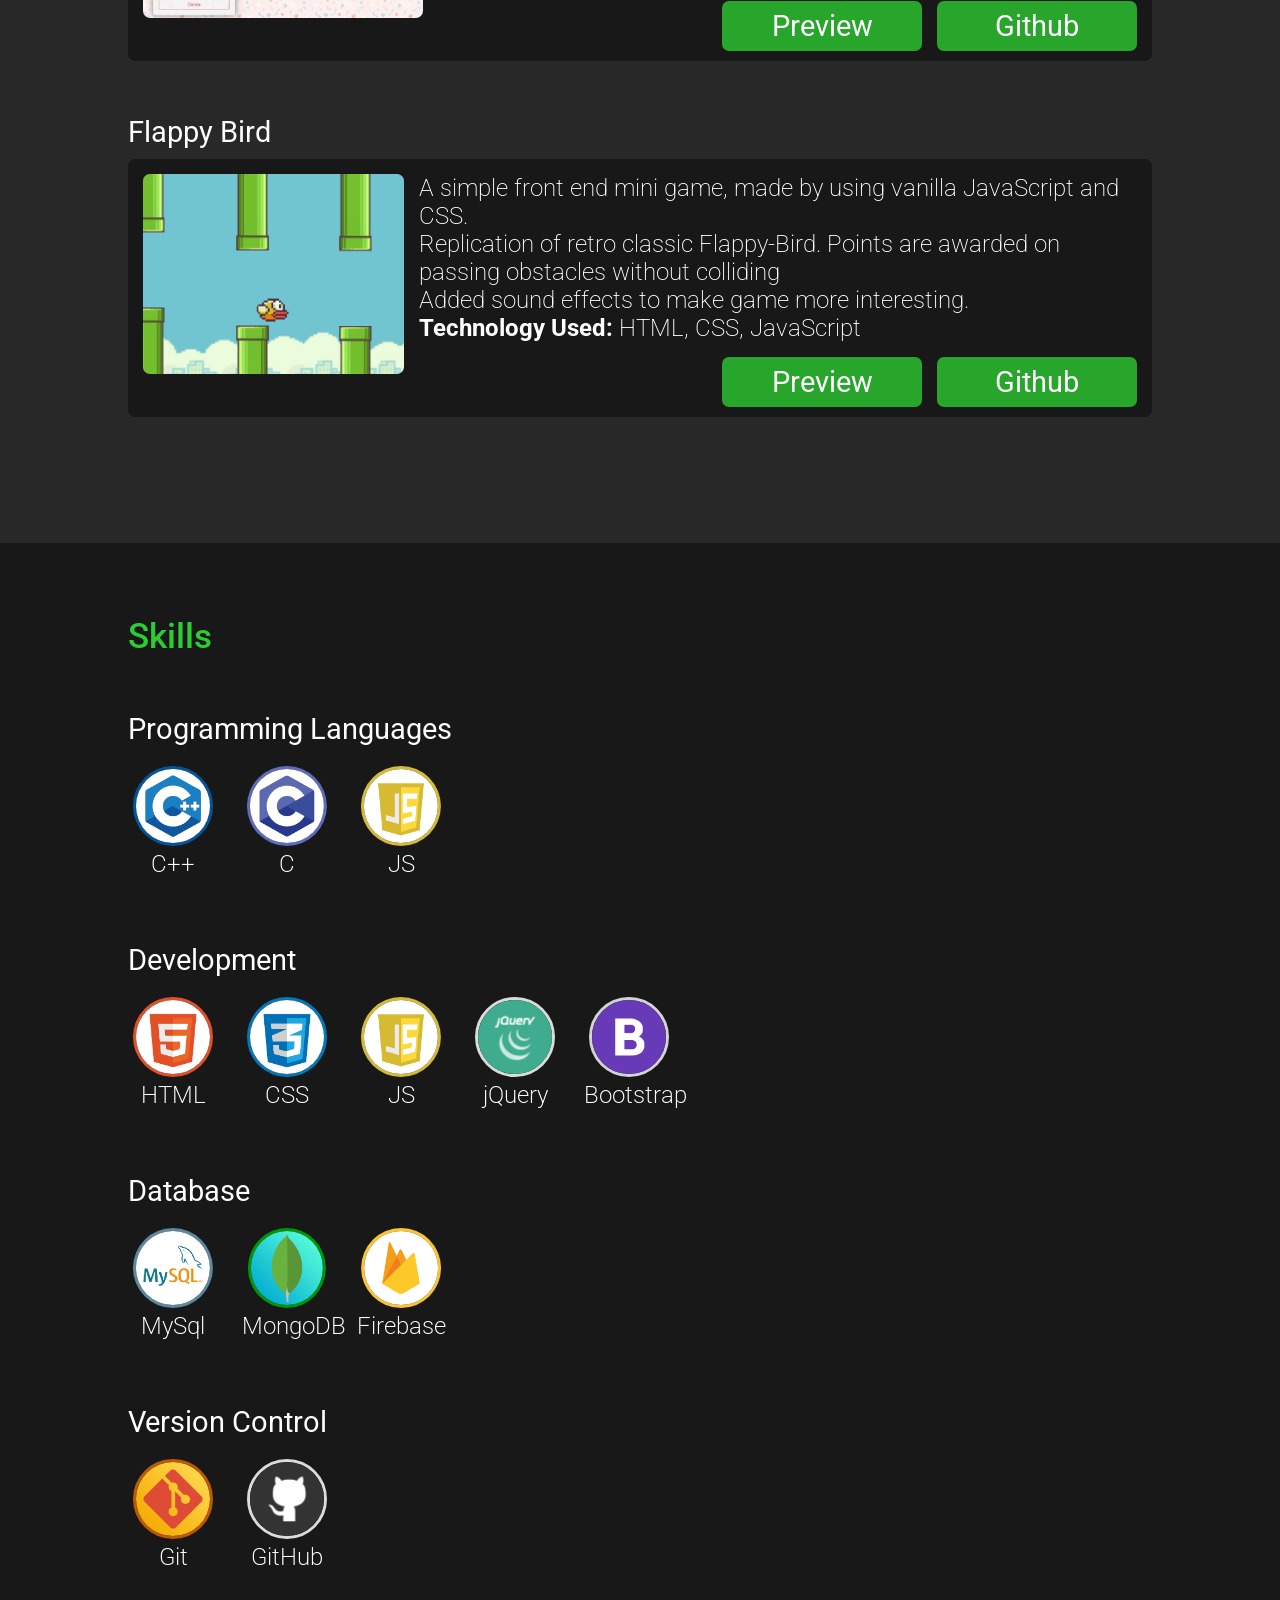
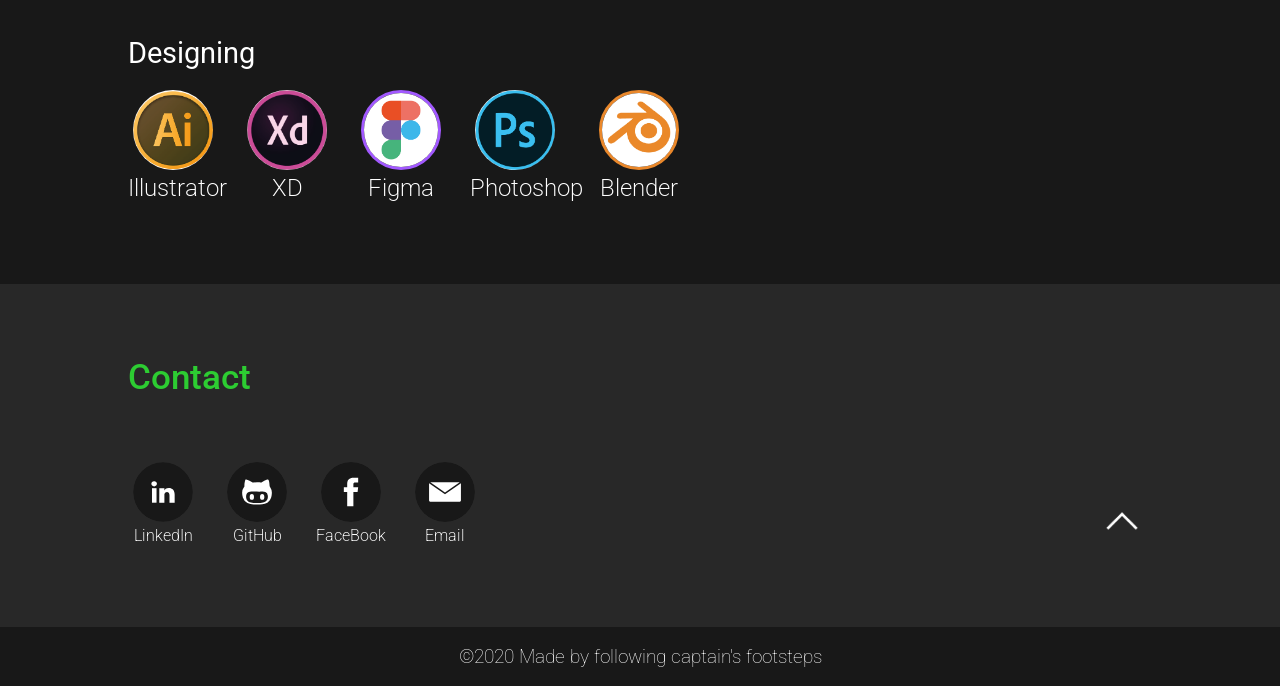
==== commit 8228c890: "update content and fix errors" ====
--- a/index.html
+++ b/index.html
@@ -4,11 +4,12 @@
 	<meta charset="UTF-8">
 	<meta name="viewport" content="width=device-width, initial-scale=1">
 	<meta http-equiv="X-UA-Compatible" content="IE=edge">
-	<title>Document</title>
+	<title>Yogesh Here</title>
 	<link rel="stylesheet" type="text/css" href="styles.css">
 
 	<link rel="preconnect" href="https://fonts.gstatic.com">  <!-- importing google fonts -->
     <link href="https://fonts.googleapis.com/css2?family=Roboto:ital,wght@0,100;0,300;0,400;0,500;0,700;0,900;1,100;1,300;1,400;1,500;1,700;1,900&display=swap" rel="stylesheet"> 
+	<link rel="shortcut icon" href="images/favico-round.png" type="image/x-icon">
 	<script src="script.js"></script> 
 </head>
 
@@ -94,7 +95,7 @@
 			</div>
 			<p class="project_text">A fully responsive web app capable of
 				storing text notes in browser storage.<br>
-				Ahich retains data after browser reloads.<br>
+				Which retains data after browser reloads.<br>
 				Used front end technologies like bootstrap and logic
 				building by javascript. Used browser local storage for
 				storing data.
@@ -106,6 +107,26 @@
 			<div id="proj2git" class="project_git_btn button" onclick="window.open('https://github.com/Yogesh-01/Note-Taking-App', '_blank').focus();">Github</div>
 			<div id="proj2prev" class="project_prev_btn button" onclick="window.open('https://yogesh-01.github.io/Note-Taking-App/', '_blank').focus();">Preview</div>
 		</div>
+
+		<div class="project_title">Flappy Bird</div>
+		<div class="project_box">
+			<div class="image_box"> 
+				<img class="image"src="images/proj3.png" alt="proj1 image" height="200px">
+			</div>
+			<p class="project_text">A simple front end mini game, made by 
+				using vanilla JavaScript and CSS.<br>
+				Replication of retro classic Flappy-Bird. Points are awarded on 
+				passing obstacles without colliding<br>
+				Added sound effects to make game more interesting.
+				<br>
+				<strong>Technology Used:</strong> HTML, CSS, JavaScript<br>
+			
+			</p>
+			
+			<div id="proj2git" class="project_git_btn button" onclick="window.open('https://github.com/Yogesh-01/Flappy-Bird', '_blank').focus();">Github</div>
+			<div id="proj2prev" class="project_prev_btn button" onclick="window.open('https://yogesh-01.github.io/Flappy-Bird/', '_blank').focus();">Preview</div>
+		</div>
+
 	</section>
 
                    <!------ Skills Section ------->
--- a/styles.css
+++ b/styles.css
@@ -356,7 +356,7 @@
 }
 .project_prev_btn, .project_git_btn{
 	font-size: 1.2rem;
-	width: 150px;
+	width: 130px;
 	height: 40px;
 	line-height: 40px;
 }
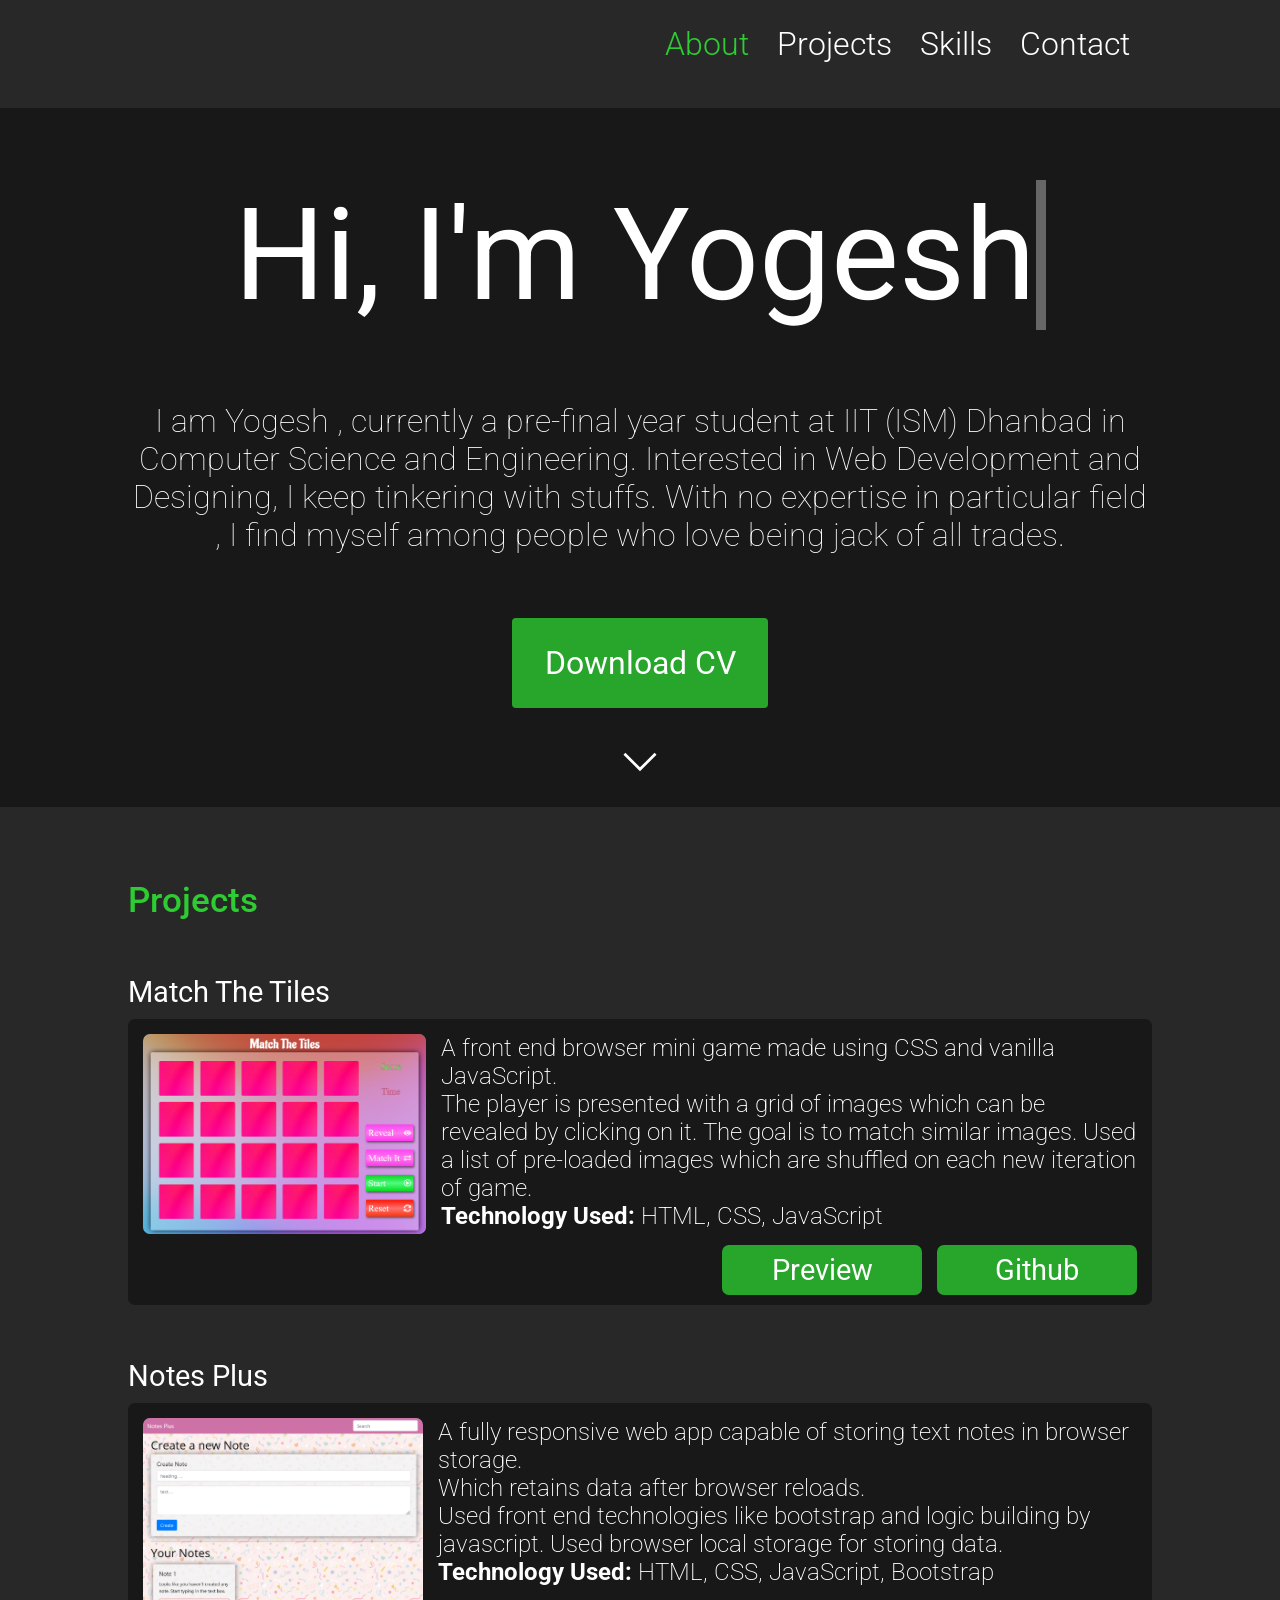
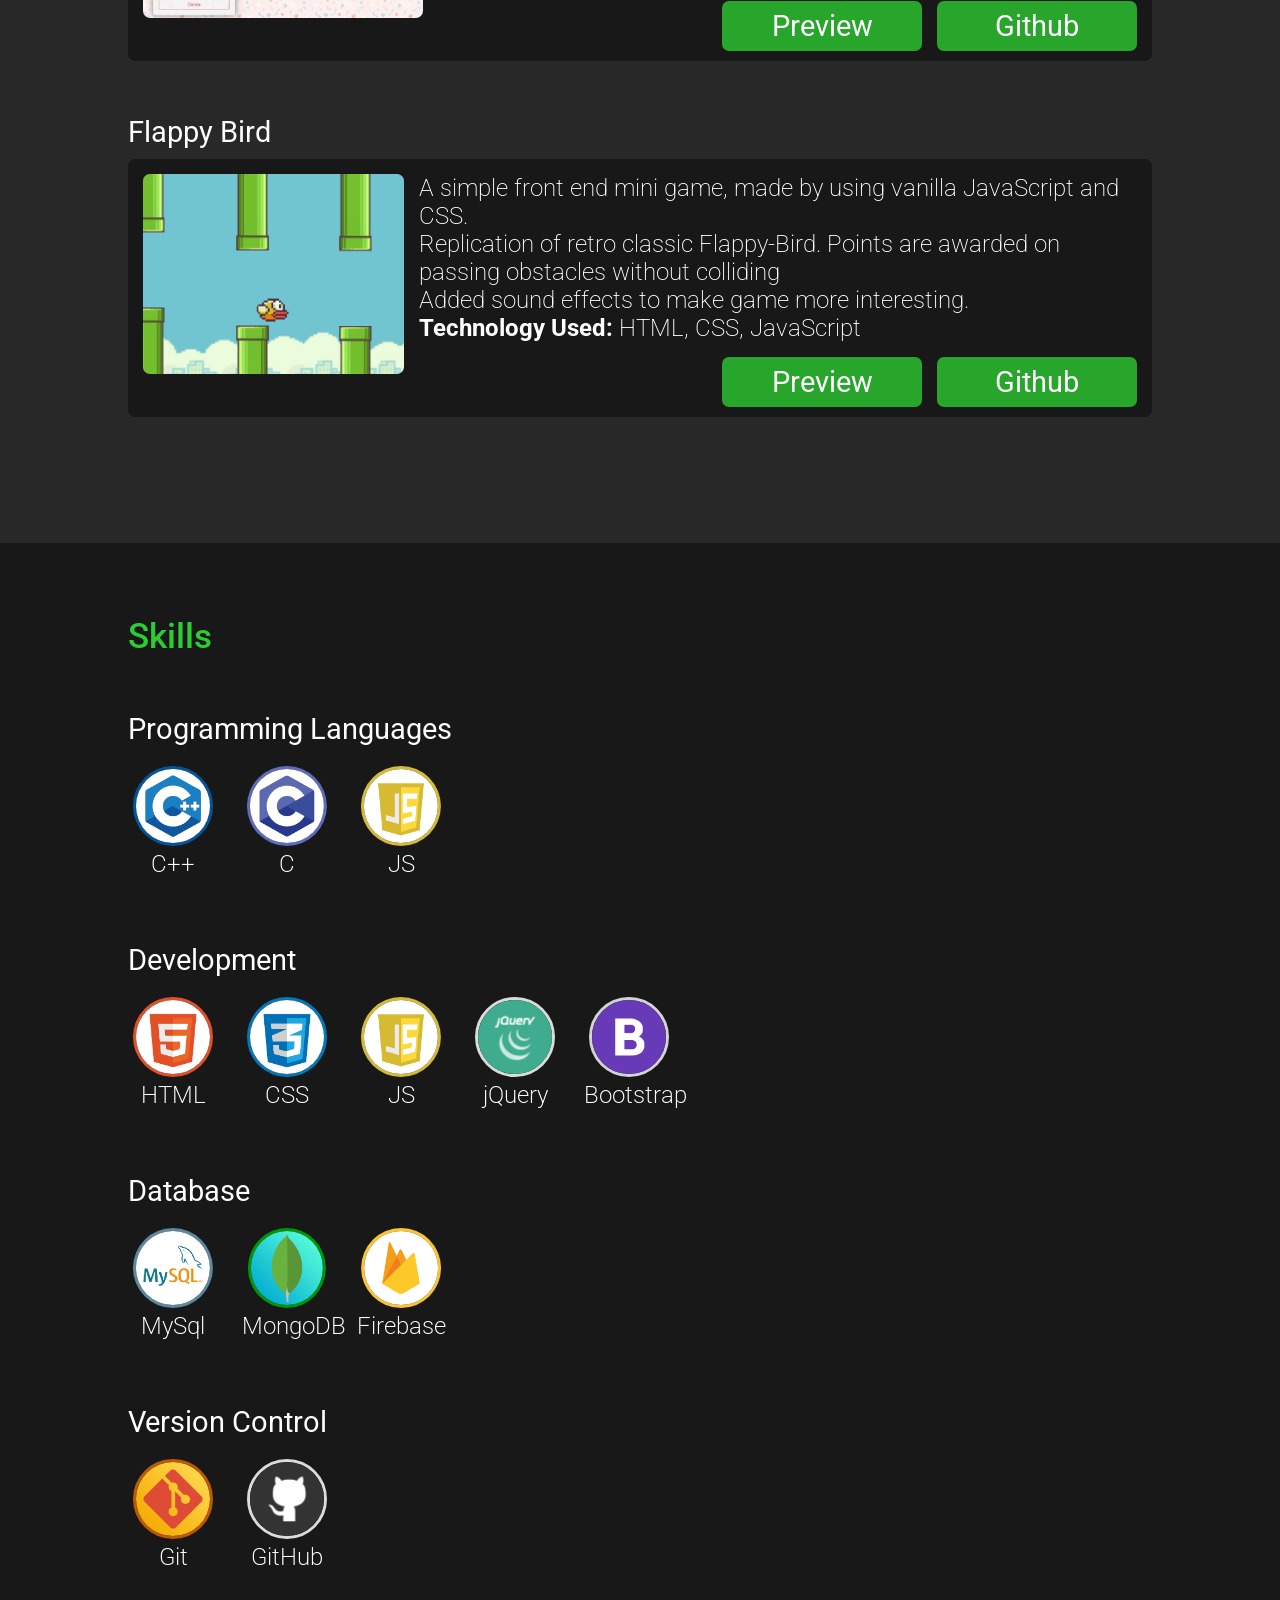
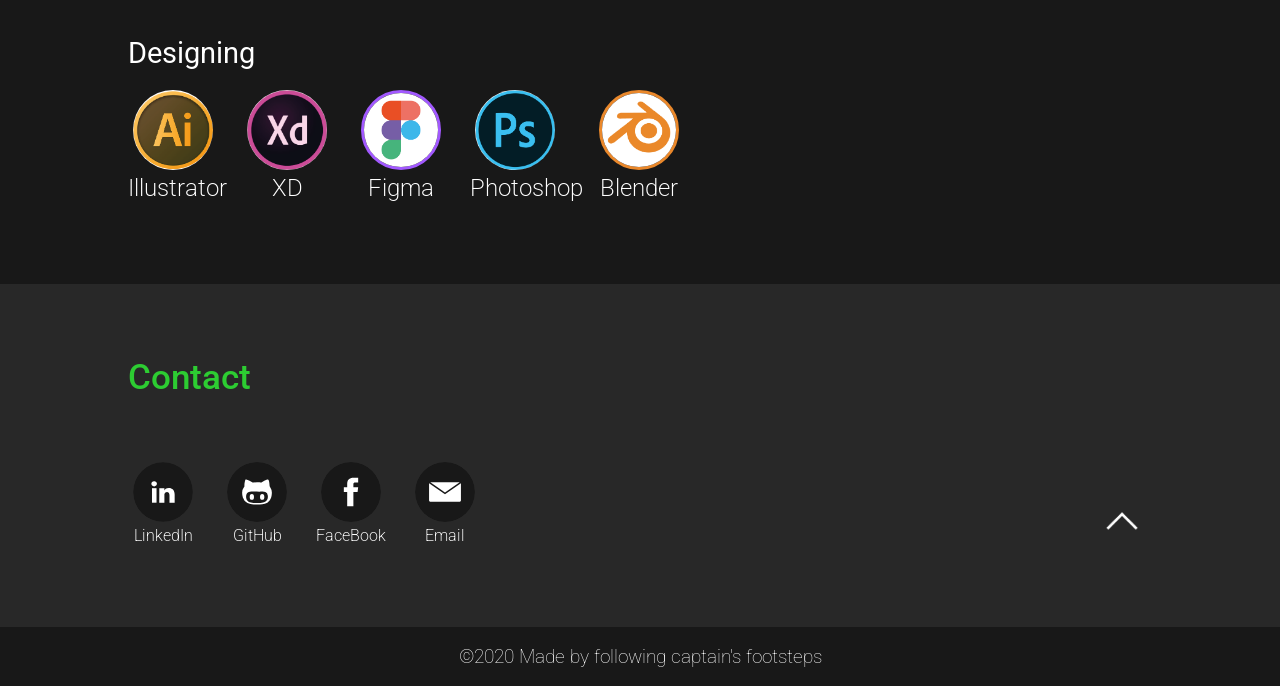
==== commit 31a322ba: "Update index.html" ====
--- a/index.html
+++ b/index.html
@@ -46,7 +46,7 @@
 			Hi, I'm Yogesh
 		</div>
 		<div id="intro">
-			I am Yogesh , currently a sophomore at IIT (ISM) Dhanbad in Computer Science and Engineering. Interested in Web Development and Designing I keep tinkering with stuffs. With no expertise in particular field ,  I find myself among people who love being jack of all trades.
+			I am Yogesh , currently a pre-final year student at IIT (ISM) Dhanbad in Computer Science and Engineering. Interested in Web Development and Designing, I keep tinkering with stuffs. With no expertise in particular field ,  I find myself among people who love being jack of all trades.
 		</div>
 		<div class="btn_box">
 		  <a href="files/Yogesh_Resume.pdf" download="Yogesh_Resume" target="_blank"> <div class="button" id="cv_btn">
@@ -314,4 +314,4 @@
 	</section>
 
 </body>
-</html>+</html>
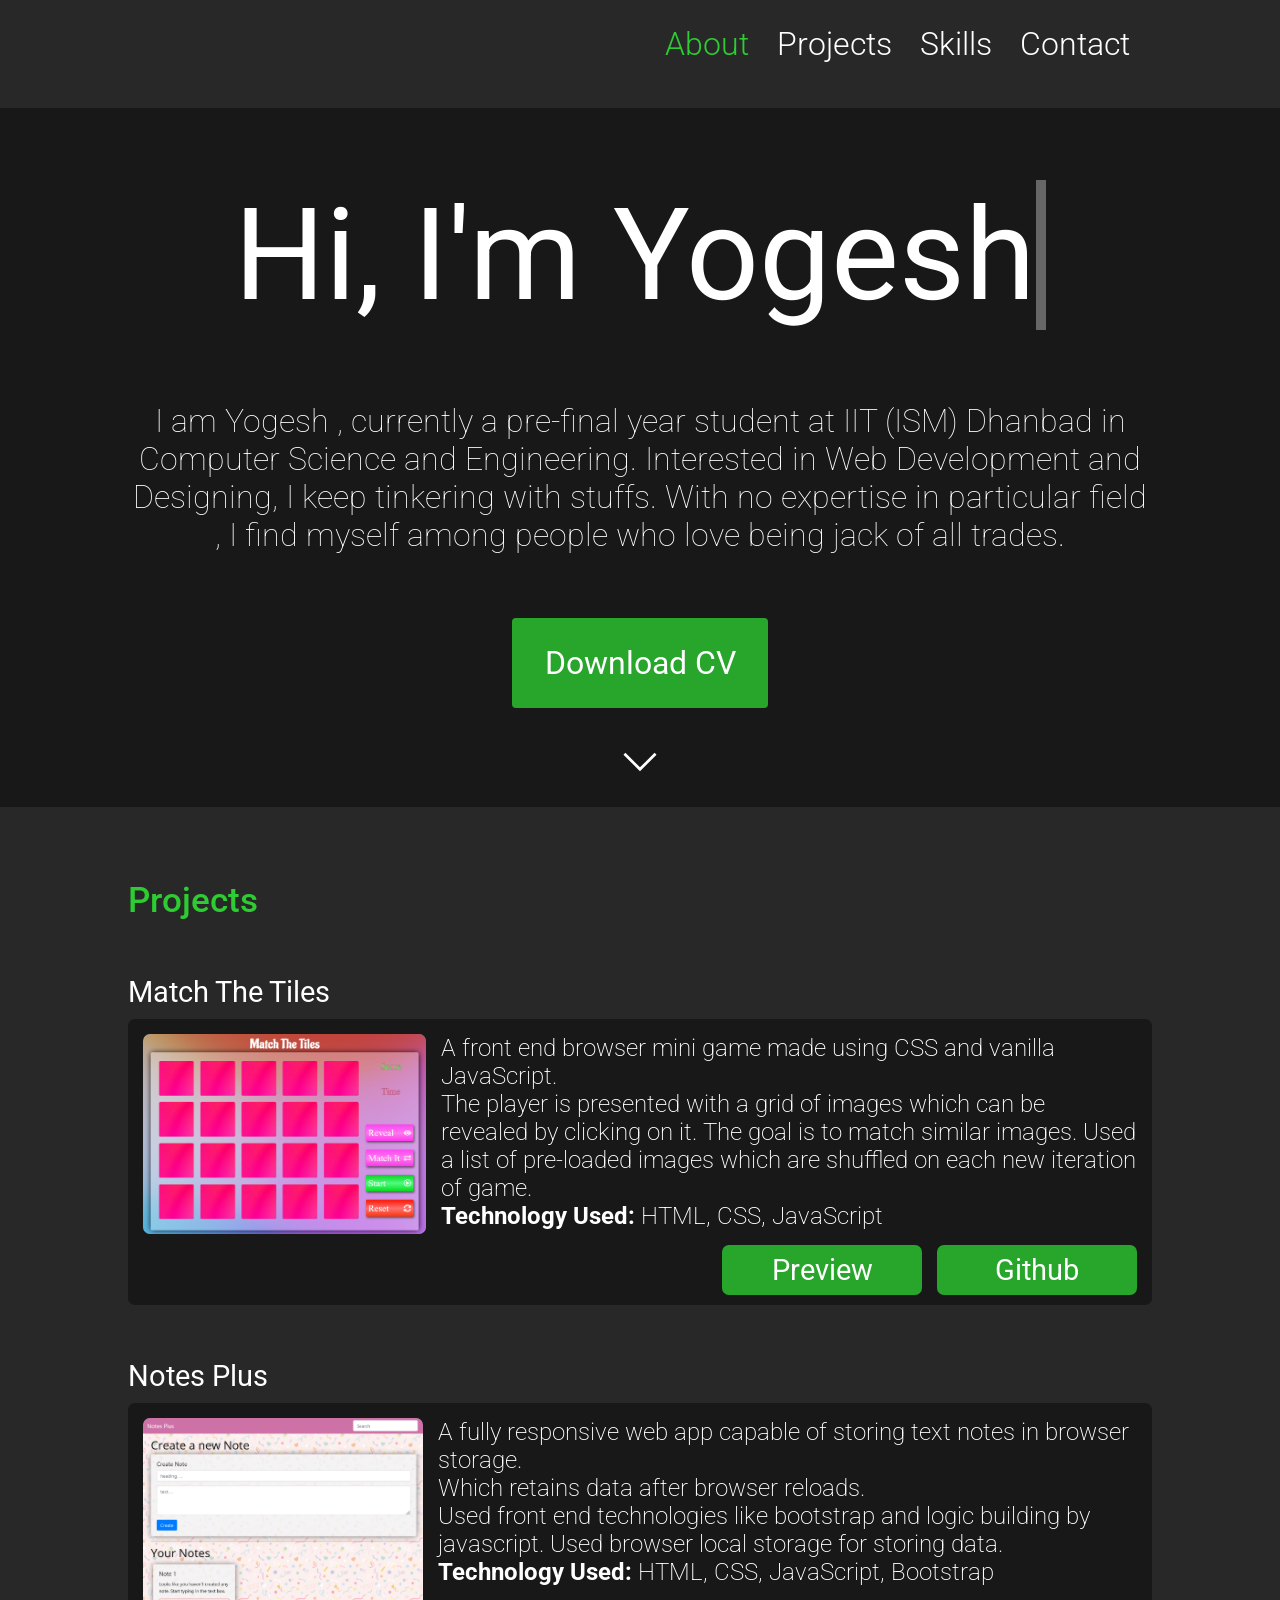
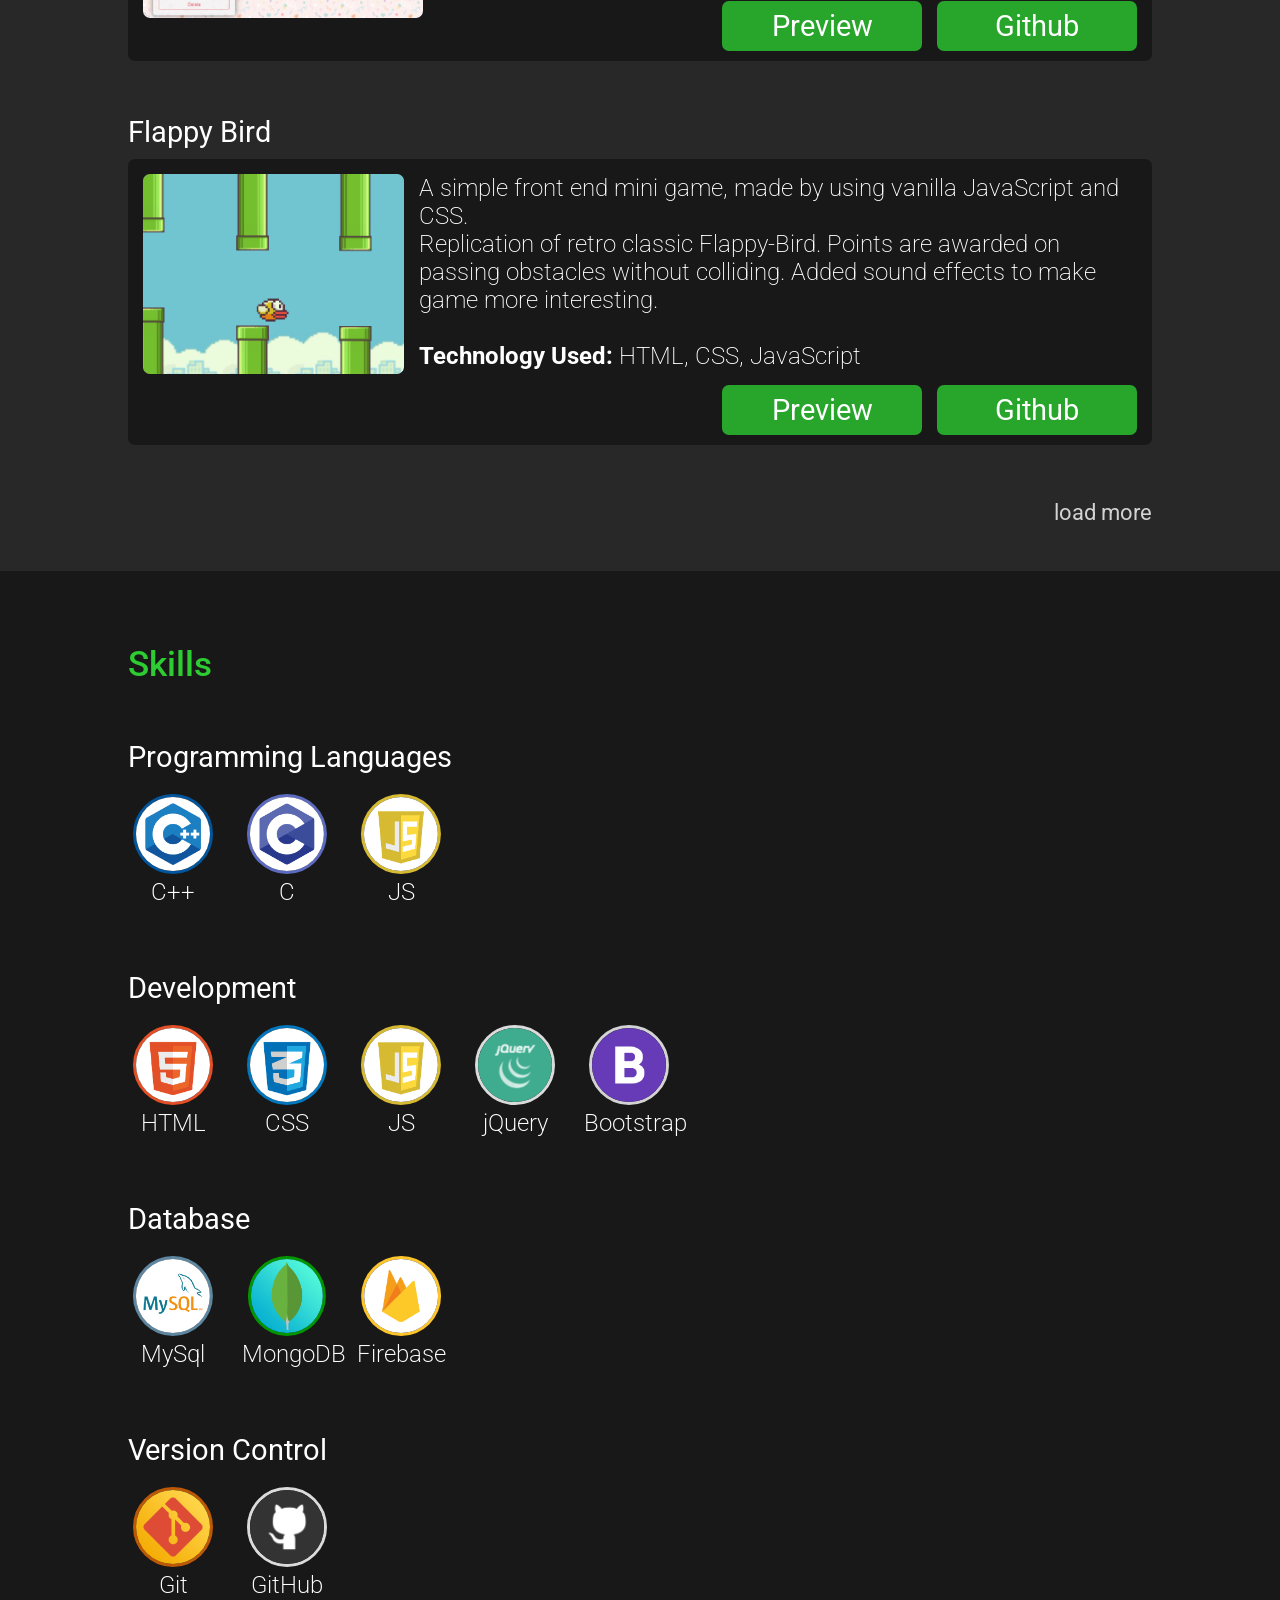
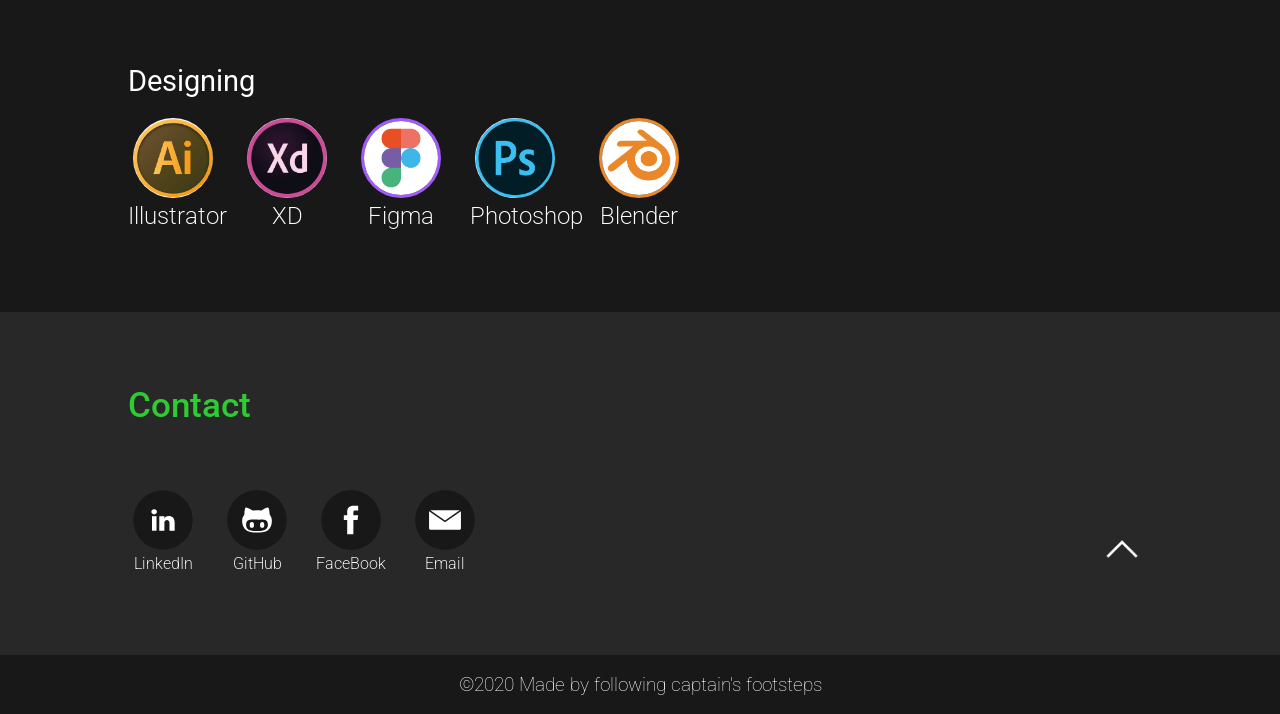
==== commit 2e79e21a: "add read more btn, fix download issue, spelling" ====
--- a/index.html
+++ b/index.html
@@ -10,7 +10,7 @@
 	<link rel="preconnect" href="https://fonts.gstatic.com">  <!-- importing google fonts -->
     <link href="https://fonts.googleapis.com/css2?family=Roboto:ital,wght@0,100;0,300;0,400;0,500;0,700;0,900;1,100;1,300;1,400;1,500;1,700;1,900&display=swap" rel="stylesheet"> 
 	<link rel="shortcut icon" href="images/favico-round.png" type="image/x-icon">
-	<script src="script.js"></script> 
+
 </head>
 
 
@@ -49,7 +49,7 @@
 			I am Yogesh , currently a pre-final year student at IIT (ISM) Dhanbad in Computer Science and Engineering. Interested in Web Development and Designing, I keep tinkering with stuffs. With no expertise in particular field ,  I find myself among people who love being jack of all trades.
 		</div>
 		<div class="btn_box">
-		  <a href="files/Yogesh_Resume.pdf" download="Yogesh_Resume" target="_blank"> <div class="button" id="cv_btn">
+		  <a href="files/Yogesh_Resume.pdf"  target="_blank"> <div class="button" id="cv_btn"> <!-- to download on click, add attribute download="Yogesh_Resume" -->
 			  Download CV
 		     </div>
 		   </a>
@@ -111,14 +111,15 @@
 		<div class="project_title">Flappy Bird</div>
 		<div class="project_box">
 			<div class="image_box"> 
-				<img class="image"src="images/proj3.png" alt="proj1 image" height="200px">
+				<img class="image"src="images/proj3.png" alt="proj3 image" height="200px">
 			</div>
 			<p class="project_text">A simple front end mini game, made by 
 				using vanilla JavaScript and CSS.<br>
 				Replication of retro classic Flappy-Bird. Points are awarded on 
-				passing obstacles without colliding<br>
+				passing obstacles without colliding.
 				Added sound effects to make game more interesting.
 				<br>
+				<br>
 				<strong>Technology Used:</strong> HTML, CSS, JavaScript<br>
 			
 			</p>
@@ -126,6 +127,28 @@
 			<div id="proj2git" class="project_git_btn button" onclick="window.open('https://github.com/Yogesh-01/Flappy-Bird', '_blank').focus();">Github</div>
 			<div id="proj2prev" class="project_prev_btn button" onclick="window.open('https://yogesh-01.github.io/Flappy-Bird/', '_blank').focus();">Preview</div>
 		</div>
+
+		<div class="project_title extras invisible">Newsletter Signup with API</div>
+		<div class="project_box extras invisible">
+			<div class="image_box"> 
+				<img class="image"src="images/proj4.png" alt="proj4 image" height="200px">
+			</div>
+			<p class="project_text">A newsletter signup page that uses Mailchimp API to store subscriber details.<br>
+				Filling a form triggers an API call to store the data entered by user to Mailchimp account's mailing list.<br>
+				
+				<br>
+				<strong>Technology Used:</strong> HTML, CSS, JavaScript, Node<br>
+			
+			</p>
+			
+			<div id="proj2git" class="project_git_btn button" onclick="window.open('https://github.com/Yogesh-01/Newsletter-signup-with-API', '_blank').focus();">Github</div>
+			<div id="proj2prev" class="project_prev_btn button" onclick="window.open('https://mysterious-mountain-02054.herokuapp.com/', '_blank').focus();">Preview</div>
+		</div>
+
+		<div class="read_more_box">
+			<div class="read_more" id="read_more_txt">load more</div>
+		</div>
+		
 
 	</section>
 
@@ -312,6 +335,6 @@
 			&copy2020 Made by following <a id="captain" href="https://github.com/roeticvampire" target="blank">captain's </a> footsteps
 		</div>
 	</section>
-
+<script src="script.js"></script> <!-- put script in end to prevent element selecting issue while page isn't fully loaded -->
 </body>
 </html>
--- a/styles.css
+++ b/styles.css
@@ -188,6 +188,27 @@
 	
    }
 
+   /* read more button */
+   .invisible{
+	   display: none;
+   }
+   .read_more_box{
+	   position: relative;
+   }
+   .read_more{
+	   color: #d2d3d2;
+	   font-size: 1.4rem;
+	   position: absolute;
+	   right: 0;
+   }
+   .read_more:hover{
+	   color: #2DCC32;
+	   cursor: pointer;
+   }
+   
+
+
+
                    /********** SKILLS  SECTION  ********/
 .sec3{
 
